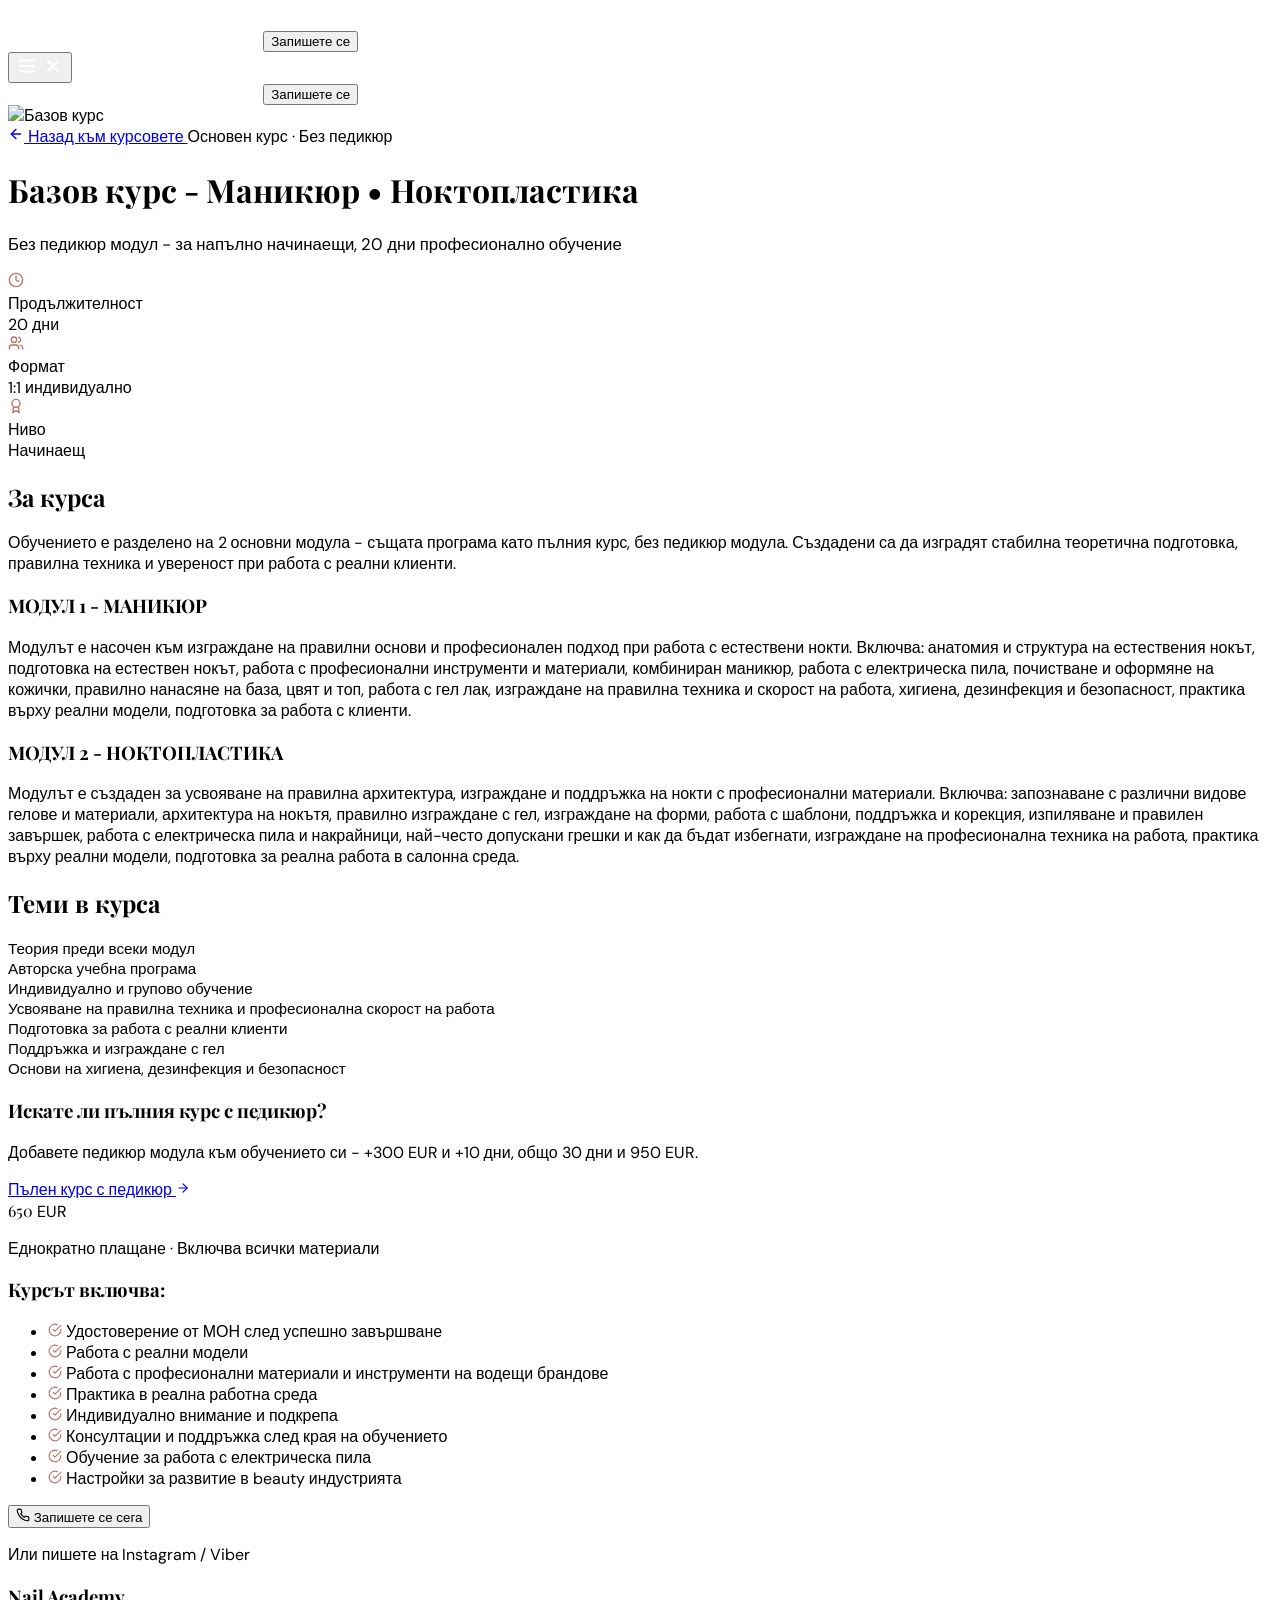
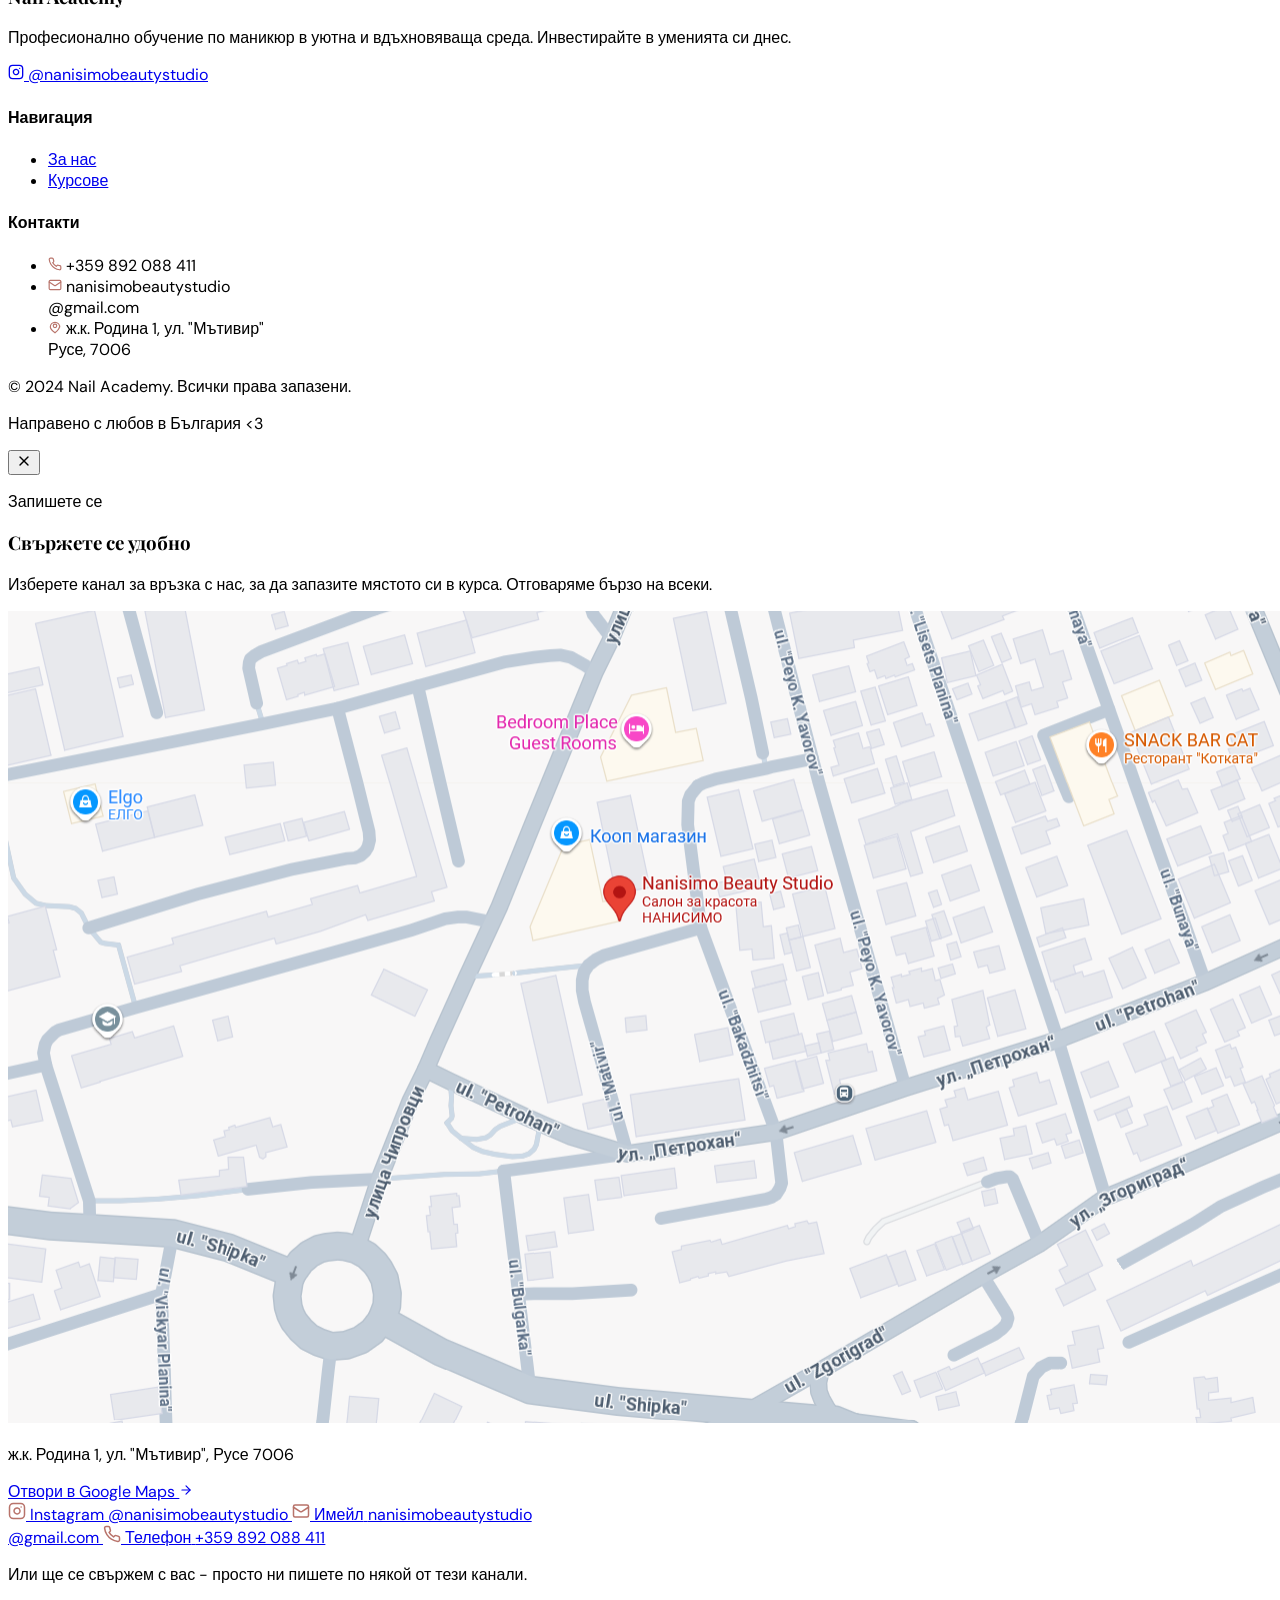
==== course/basic-slim/index.html @ d1cfacd7 "Add files via upload" ====
<!DOCTYPE html>
<html lang="bg">
<head>
  <meta charset="utf-8" />
  <meta name="viewport" content="width=device-width, initial-scale=1.0" />
  <title>Базов курс без педикюр - Nail Academy</title>
  <meta name="description" content="Базов курс по маникюр и ноктопластика без педикюр модул. 20 дни професионално обучение за начинаещи, с удостоверение от МОН." />
  <link rel="preconnect" href="https://fonts.googleapis.com" />
  <link rel="preconnect" href="https://fonts.gstatic.com" crossorigin />
  <link href="https://fonts.googleapis.com/css2?family=Playfair+Display:ital,wght@0,400;0,500;0,600;0,700;1,400;1,500&family=DM+Sans:opsz,wght@9..40,300;9..40,400;9..40,500&display=swap" rel="stylesheet" />
  <script src="https://cdn.tailwindcss.com"></script>
  <script>
    tailwind.config = {
      theme: {
        extend: {
          colors: {
            background: '#FAF6F1',
            foreground: '#2C1810',
            card: '#FFF8F3',
            'card-foreground': '#2C1810',
            primary: '#B8736A',
            'primary-foreground': '#ffffff',
            secondary: '#F0DDD6',
            'secondary-foreground': '#2C1810',
            muted: '#EDE0D8',
            'muted-foreground': '#8B6B62',
            accent: '#C4857A',
            'accent-foreground': '#ffffff',
            border: 'rgba(180, 120, 100, 0.18)',
          },
          fontFamily: {
            serif: ['Playfair Display', 'serif'],
            sans: ['DM Sans', 'sans-serif'],
          },
        }
      }
    }
  </script>
  <style>
    html { scroll-behavior: smooth; }
    body { font-family: 'DM Sans', sans-serif; }
    .font-serif { font-family: 'Playfair Display', serif; }
    .nav-blend {
      mix-blend-mode: difference;
      color: white;
    }
    #nav.scrolled {
      background: #FAF6F1;
      box-shadow: 0 1px 0 rgba(180, 120, 100, 0.15);
    }
    #nav.scrolled .nav-blend {
      mix-blend-mode: normal;
      color: #2C1810;
    }
  </style>
</head>
<body class="bg-background text-foreground">
  <nav id="nav" class="fixed top-0 left-0 right-0 z-50 transition-all duration-500 bg-transparent">
    <div class="max-w-6xl mx-auto px-6 py-4 flex items-center justify-between">
      <a href="/" class="font-serif nav-blend tracking-wide hover:opacity-70 transition-opacity text-lg font-semibold">Nail Academy</a>
      <div class="hidden md:flex items-center gap-8">
        <a href="/#about" class="nav-link nav-blend hover:opacity-70 transition-opacity text-sm tracking-wide">За нас</a>
        <a href="/#courses" class="nav-link nav-blend hover:opacity-70 transition-opacity text-sm tracking-wide">Курсове</a>
        <a href="/#questions" class="nav-link nav-blend hover:opacity-70 transition-opacity text-sm tracking-wide">Въпроси</a>
        <a href="/#location" class="nav-link nav-blend hover:opacity-70 transition-opacity text-sm tracking-wide">Контакти</a>
        <button type="button" onclick="openSignupModal()" class="bg-primary text-primary-foreground px-5 py-2 rounded-full text-sm hover:opacity-90 transition-opacity">Запишете се</button>
      </div>
      <button id="menu-toggle" class="md:hidden nav-blend" onclick="toggleMobileMenu()">
        <svg class="icon-burger" xmlns="http://www.w3.org/2000/svg" width="22" height="22" viewBox="0 0 24 24" fill="none" stroke="currentColor" stroke-width="2" stroke-linecap="round" stroke-linejoin="round"><line x1="4" x2="20" y1="12" y2="12"/><line x1="4" x2="20" y1="6" y2="6"/><line x1="4" x2="20" y1="18" y2="18"/></svg>
        <svg class="icon-close hidden" xmlns="http://www.w3.org/2000/svg" width="22" height="22" viewBox="0 0 24 24" fill="none" stroke="currentColor" stroke-width="2" stroke-linecap="round" stroke-linejoin="round"><path d="M18 6 6 18"/><path d="m6 6 12 12"/></svg>
      </button>
    </div>
    <div id="mobile-menu" class="hidden md:hidden bg-transparent px-6 py-6 flex flex-col gap-5">
      <a href="/#about" class="text-left nav-blend hover:opacity-70 transition-opacity">За нас</a>
      <a href="/#courses" class="text-left nav-blend hover:opacity-70 transition-opacity">Курсове</a>
      <a href="/#questions" class="text-left nav-blend hover:opacity-70 transition-opacity">Въпроси</a>
      <a href="/#location" class="text-left nav-blend hover:opacity-70 transition-opacity">Контакти</a>
      <button type="button" onclick="openSignupModal()" class="bg-primary text-primary-foreground px-5 py-3 rounded-full text-sm hover:opacity-90 transition-opacity w-full text-center">Запишете се</button>
    </div>
  </nav>

  <main id="main-content">
    <div id="hero" class="relative h-[45vh] min-h-[300px] overflow-hidden bg-secondary">
      <img src="https://images.unsplash.com/photo-1659391542239-9648f307c0b1?w=1400&h=700&fit=crop&auto=format" alt="Базов курс" class="w-full h-full object-cover" />
      <div class="absolute inset-0 bg-[#2C1810]/60"></div>
      <div class="absolute inset-0 flex flex-col justify-end p-8 md:p-16 max-w-6xl mx-auto">
        <a href="/#courses" class="flex items-center gap-2 text-white/70 hover:text-white transition-colors mb-6 text-sm">
          <svg xmlns="http://www.w3.org/2000/svg" width="16" height="16" viewBox="0 0 24 24" fill="none" stroke="currentColor" stroke-width="2" stroke-linecap="round" stroke-linejoin="round"><path d="m12 19-7-7 7-7"/><path d="M19 12H5"/></svg>
          Назад към курсовете
        </a>
        <span class="text-[#F0DDD6] text-xs tracking-[0.18em] uppercase mb-2 inline-block">Основен курс · Без педикюр</span>
        <h1 class="text-white mb-3 font-serif text-[clamp(1.8rem,4vw,3rem)] font-semibold">Базов курс - Маникюр • Ноктопластика</h1>
        <p class="text-white/70" style="font-size:1.05rem">Без педикюр модул - за напълно начинаещи, 20 дни професионално обучение</p>
      </div>
    </div>
    <div class="max-w-6xl mx-auto px-6 py-16 grid lg:grid-cols-3 gap-12">
      <div class="lg:col-span-2 space-y-10">
        <div class="flex flex-wrap gap-6">
          <div class="flex items-start gap-3 bg-card border border-border rounded-2xl px-5 py-4">
            <div class="bg-secondary rounded-xl p-2.5">
              <svg xmlns="http://www.w3.org/2000/svg" width="16" height="16" viewBox="0 0 24 24" fill="none" stroke="#B8736A" stroke-width="2" stroke-linecap="round" stroke-linejoin="round"><circle cx="12" cy="12" r="10"/><polyline points="12 6 12 12 16 14"/></svg>
            </div>
            <div><div class="text-xs text-muted-foreground">Продължителност</div><div class="text-foreground font-medium">20 дни</div></div>
          </div>
          <div class="flex items-start gap-3 bg-card border border-border rounded-2xl px-5 py-4">
            <div class="bg-secondary rounded-xl p-2.5">
              <svg xmlns="http://www.w3.org/2000/svg" width="16" height="16" viewBox="0 0 24 24" fill="none" stroke="#B8736A" stroke-width="2" stroke-linecap="round" stroke-linejoin="round"><path d="M16 21v-2a4 4 0 0 0-4-4H6a4 4 0 0 0-4 4v2"/><circle cx="9" cy="7" r="4"/><path d="M22 21v-2a4 4 0 0 0-3-3.87"/><path d="M16 3.13a4 4 0 0 1 0 7.75"/></svg>
            </div>
            <div><div class="text-xs text-muted-foreground">Формат</div><div class="text-foreground font-medium">1:1 индивидуално</div></div>
          </div>
          <div class="flex items-start gap-3 bg-card border border-border rounded-2xl px-5 py-4">
            <div class="bg-secondary rounded-xl p-2.5">
              <svg xmlns="http://www.w3.org/2000/svg" width="16" height="16" viewBox="0 0 24 24" fill="none" stroke="#B8736A" stroke-width="2" stroke-linecap="round" stroke-linejoin="round"><circle cx="12" cy="8" r="6"/><path d="M15.477 12.89 17 22l-5-3-5 3 1.523-9.11"/></svg>
            </div>
            <div><div class="text-xs text-muted-foreground">Ниво</div><div class="text-foreground font-medium">Начинаещ</div></div>
          </div>
        </div>
        <div>
          <h2 class="text-foreground mb-4 font-serif text-[1.5rem] font-semibold">За курса</h2>
          <p class="text-muted-foreground leading-relaxed">Обучението е разделено на 2 основни модула - същата програма като пълния курс, без педикюр модула. Създадени са да изградят стабилна теоретична подготовка, правилна техника и увереност при работа с реални клиенти.</p>
          <div class="mt-6 space-y-6">
            <div class="bg-card border border-border rounded-2xl p-6">
              <h3 class="text-foreground font-serif text-[1.15rem] font-semibold mb-3">МОДУЛ 1 - МАНИКЮР</h3>
              <p class="text-muted-foreground leading-relaxed">Модулът е насочен към изграждане на правилни основи и професионален подход при работа с естествени нокти. Включва: анатомия и структура на естествения нокът, подготовка на естествен нокът, работа с професионални инструменти и материали, комбиниран маникюр, работа с електрическа пила, почистване и оформяне на кожички, правилно нанасяне на база, цвят и топ, работа с гел лак, изграждане на правилна техника и скорост на работа, хигиена, дезинфекция и безопасност, практика върху реални модели, подготовка за работа с клиенти.</p>
            </div>
            <div class="bg-card border border-border rounded-2xl p-6">
              <h3 class="text-foreground font-serif text-[1.15rem] font-semibold mb-3">МОДУЛ 2 - НОКТОПЛАСТИКА</h3>
              <p class="text-muted-foreground leading-relaxed">Модулът е създаден за усвояване на правилна архитектура, изграждане и поддръжка на нокти с професионални материали. Включва: запознаване с различни видове гелове и материали, архитектура на нокътя, правилно изграждане с гел, изграждане на форми, работа с шаблони, поддръжка и корекция, изпиляване и правилен завършек, работа с електрическа пила и накрайници, най-често допускани грешки и как да бъдат избегнати, изграждане на професионална техника на работа, практика върху реални модели, подготовка за реална работа в салонна среда.</p>
            </div>
          </div>
        </div>
        <div>
          <h2 class="text-foreground mb-4 font-serif text-[1.5rem] font-semibold">Теми в курса</h2>
          <div class="grid sm:grid-cols-2 gap-3">
            <div class="bg-secondary/50 border border-border rounded-xl px-4 py-3" style="font-size:0.95rem">Теория преди всеки модул</div>
            <div class="bg-secondary/50 border border-border rounded-xl px-4 py-3" style="font-size:0.95rem">Авторска учебна програма</div>
            <div class="bg-secondary/50 border border-border rounded-xl px-4 py-3" style="font-size:0.95rem">Индивидуално и групово обучение</div>
            <div class="bg-secondary/50 border border-border rounded-xl px-4 py-3" style="font-size:0.95rem">Усвояване на правилна техника и професионална скорост на работа</div>
            <div class="bg-secondary/50 border border-border rounded-xl px-4 py-3" style="font-size:0.95rem">Подготовка за работа с реални клиенти</div>
            <div class="bg-secondary/50 border border-border rounded-xl px-4 py-3" style="font-size:0.95rem">Поддръжка и изграждане с гел</div>
            <div class="bg-secondary/50 border border-border rounded-xl px-4 py-3" style="font-size:0.95rem">Основи на хигиена, дезинфекция и безопасност</div>
          </div>
        </div>
        <div class="bg-card border border-border rounded-3xl p-7">
          <div class="flex flex-col sm:flex-row sm:items-center gap-5">
            <div class="flex-1">
              <h3 class="font-serif text-[1.2rem] font-semibold text-foreground mb-1">Искате ли пълния курс с педикюр?</h3>
              <p class="text-muted-foreground text-sm">Добавете педикюр модула към обучението си - <span class="text-primary font-medium">+300 EUR</span> и <span class="text-primary font-medium">+10 дни</span>, общо 30 дни и 950 EUR.</p>
            </div>
            <a href="/course/basics" class="inline-flex items-center gap-2 bg-primary text-white px-6 py-3 rounded-full text-sm hover:opacity-90 transition-opacity shrink-0 justify-center">
              Пълен курс с педикюр
              <svg xmlns="http://www.w3.org/2000/svg" width="14" height="14" viewBox="0 0 24 24" fill="none" stroke="currentColor" stroke-width="2" stroke-linecap="round" stroke-linejoin="round"><path d="M5 12h14"/><path d="m12 5 7 7-7 7"/></svg>
            </a>
          </div>
        </div>
      </div>
      <div class="space-y-6">
        <div class="bg-card border border-border rounded-3xl p-7 sticky top-24">
          <div class="flex items-baseline gap-2 mb-1">
            <span class="font-serif text-[2.5rem] font-bold text-primary">650</span>
            <span class="text-muted-foreground">EUR</span>
          </div>
          <p class="text-muted-foreground text-sm mb-6">Еднократно плащане · Включва всички материали</p>
          <h3 class="text-foreground mb-3 font-serif text-[1.1rem] font-semibold">Курсът включва:</h3>
          <ul class="space-y-3 mb-7">
            <li class="flex items-start gap-2.5 text-muted-foreground text-sm">
              <svg xmlns="http://www.w3.org/2000/svg" width="14" height="14" viewBox="0 0 24 24" fill="none" stroke="#B8736A" stroke-width="2" stroke-linecap="round" stroke-linejoin="round" class="mt-0.5 shrink-0"><path d="M22 11.08V12a10 10 0 1 1-5.93-9.14"/><polyline points="22 4 12 14.01 9 11.01"/></svg>
              Удостоверение от МОН след успешно завършване
            </li>
            <li class="flex items-start gap-2.5 text-muted-foreground text-sm">
              <svg xmlns="http://www.w3.org/2000/svg" width="14" height="14" viewBox="0 0 24 24" fill="none" stroke="#B8736A" stroke-width="2" stroke-linecap="round" stroke-linejoin="round" class="mt-0.5 shrink-0"><path d="M22 11.08V12a10 10 0 1 1-5.93-9.14"/><polyline points="22 4 12 14.01 9 11.01"/></svg>
              Работа с реални модели
            </li>
            <li class="flex items-start gap-2.5 text-muted-foreground text-sm">
              <svg xmlns="http://www.w3.org/2000/svg" width="14" height="14" viewBox="0 0 24 24" fill="none" stroke="#B8736A" stroke-width="2" stroke-linecap="round" stroke-linejoin="round" class="mt-0.5 shrink-0"><path d="M22 11.08V12a10 10 0 1 1-5.93-9.14"/><polyline points="22 4 12 14.01 9 11.01"/></svg>
              Работа с професионални материали и инструменти на водещи брандове
            </li>
            <li class="flex items-start gap-2.5 text-muted-foreground text-sm">
              <svg xmlns="http://www.w3.org/2000/svg" width="14" height="14" viewBox="0 0 24 24" fill="none" stroke="#B8736A" stroke-width="2" stroke-linecap="round" stroke-linejoin="round" class="mt-0.5 shrink-0"><path d="M22 11.08V12a10 10 0 1 1-5.93-9.14"/><polyline points="22 4 12 14.01 9 11.01"/></svg>
              Практика в реална работна среда
            </li>
            <li class="flex items-start gap-2.5 text-muted-foreground text-sm">
              <svg xmlns="http://www.w3.org/2000/svg" width="14" height="14" viewBox="0 0 24 24" fill="none" stroke="#B8736A" stroke-width="2" stroke-linecap="round" stroke-linejoin="round" class="mt-0.5 shrink-0"><path d="M22 11.08V12a10 10 0 1 1-5.93-9.14"/><polyline points="22 4 12 14.01 9 11.01"/></svg>
              Индивидуално внимание и подкрепа
            </li>
            <li class="flex items-start gap-2.5 text-muted-foreground text-sm">
              <svg xmlns="http://www.w3.org/2000/svg" width="14" height="14" viewBox="0 0 24 24" fill="none" stroke="#B8736A" stroke-width="2" stroke-linecap="round" stroke-linejoin="round" class="mt-0.5 shrink-0"><path d="M22 11.08V12a10 10 0 1 1-5.93-9.14"/><polyline points="22 4 12 14.01 9 11.01"/></svg>
              Консултации и поддръжка след края на обучението
            </li>
            <li class="flex items-start gap-2.5 text-muted-foreground text-sm">
              <svg xmlns="http://www.w3.org/2000/svg" width="14" height="14" viewBox="0 0 24 24" fill="none" stroke="#B8736A" stroke-width="2" stroke-linecap="round" stroke-linejoin="round" class="mt-0.5 shrink-0"><path d="M22 11.08V12a10 10 0 1 1-5.93-9.14"/><polyline points="22 4 12 14.01 9 11.01"/></svg>
              Обучение за работа с електрическа пила
            </li>
            <li class="flex items-start gap-2.5 text-muted-foreground text-sm">
              <svg xmlns="http://www.w3.org/2000/svg" width="14" height="14" viewBox="0 0 24 24" fill="none" stroke="#B8736A" stroke-width="2" stroke-linecap="round" stroke-linejoin="round" class="mt-0.5 shrink-0"><path d="M22 11.08V12a10 10 0 1 1-5.93-9.14"/><polyline points="22 4 12 14.01 9 11.01"/></svg>
              Настройки за развитие в beauty индустрията
            </li>
          </ul>
          <button type="button" onclick="openSignupModal()" class="flex items-center justify-center gap-2 w-full bg-primary text-white py-3.5 rounded-full hover:opacity-90 transition-opacity text-sm tracking-wide">
            <svg xmlns="http://www.w3.org/2000/svg" width="14" height="14" viewBox="0 0 24 24" fill="none" stroke="currentColor" stroke-width="2" stroke-linecap="round" stroke-linejoin="round"><path d="M22 16.92v3a2 2 0 0 1-2.18 2 19.79 19.79 0 0 1-8.63-3.07 19.5 19.5 0 0 1-6-6 19.79 19.79 0 0 1-3.07-8.67A2 2 0 0 1 4.11 2h3a2 2 0 0 1 2 1.72 12.84 12.84 0 0 0 .7 2.81 2 2 0 0 1-.45 2.11L8.09 9.91a16 16 0 0 0 6 6l1.27-1.27a2 2 0 0 1 2.11-.45 12.84 12.84 0 0 0 2.81.7A2 2 0 0 1 22 16.92z"/></svg>
            Запишете се сега
          </button>
          <p class="text-muted-foreground text-xs text-center mt-3">Или пишете на Instagram / Viber</p>
        </div>
      </div>
    </div>
  </main>

  <footer id="contact" class="bg-[#2C1810] text-white">
    <div class="max-w-6xl mx-auto px-6 py-16">
      <div class="grid md:grid-cols-3 gap-12 mb-12">
        <div>
          <h3 class="text-white mb-4 font-serif text-[1.4rem] font-semibold">Nail Academy</h3>
          <p class="text-white/60 leading-relaxed text-sm mb-6">Професионално обучение по маникюр в уютна и вдъхновяваща среда. Инвестирайте в уменията си днес.</p>
          <a href="https://instagram.com/nanisimobeautystudio" target="_blank" class="inline-flex items-center gap-2 text-white/60 hover:text-white transition-colors text-sm">
            <svg xmlns="http://www.w3.org/2000/svg" width="16" height="16" viewBox="0 0 24 24" fill="none" stroke="currentColor" stroke-width="2" stroke-linecap="round" stroke-linejoin="round"><rect width="20" height="20" x="2" y="2" rx="5" ry="5"/><path d="M16 11.37A4 4 0 1 1 12.63 8 4 4 0 0 1 16 11.37z"/><line x1="17.5" x2="17.51" y1="6.5" y2="6.5"/></svg>
            @nanisimobeautystudio
          </a>
        </div>
        <div>
          <h4 class="text-white/40 text-xs tracking-[0.15em] uppercase mb-5">Навигация</h4>
          <ul class="space-y-3">
            <li><a href="/#about" class="text-white/60 hover:text-white transition-colors text-sm">За нас</a></li>
            <li><a href="/#courses" class="text-white/60 hover:text-white transition-colors text-sm">Курсове</a></li>
          </ul>
        </div>
        <div>
          <h4 class="text-white/40 text-xs tracking-[0.15em] uppercase mb-5">Контакти</h4>
          <ul class="space-y-4">
            <li class="flex items-start gap-3 text-white/60 text-sm">
              <svg xmlns="http://www.w3.org/2000/svg" width="14" height="14" viewBox="0 0 24 24" fill="none" stroke="#B8736A" stroke-width="2" stroke-linecap="round" stroke-linejoin="round" class="mt-0.5 shrink-0"><path d="M22 16.92v3a2 2 0 0 1-2.18 2 19.79 19.79 0 0 1-8.63-3.07 19.5 19.5 0 0 1-6-6 19.79 19.79 0 0 1-3.07-8.67A2 2 0 0 1 4.11 2h3a2 2 0 0 1 2 1.72 12.84 12.84 0 0 0 .7 2.81 2 2 0 0 1-.45 2.11L8.09 9.91a16 16 0 0 0 6 6l1.27-1.27a2 2 0 0 1 2.11-.45 12.84 12.84 0 0 0 2.81.7A2 2 0 0 1 22 16.92z"/></svg>
              <span>+359 892 088 411</span>
            </li>
            <li class="flex items-start gap-3 text-white/60 text-sm">
              <svg xmlns="http://www.w3.org/2000/svg" width="14" height="14" viewBox="0 0 24 24" fill="none" stroke="#B8736A" stroke-width="2" stroke-linecap="round" stroke-linejoin="round" class="mt-0.5 shrink-0"><rect width="20" height="16" x="2" y="4" rx="2"/><path d="m22 7-8.97 5.7a1.94 1.94 0 0 1-2.06 0L2 7"/></svg>
              <span>nanisimobeautystudio<br>@gmail.com</span>
            </li>
            <li class="flex items-start gap-3 text-white/60 text-sm">
              <svg xmlns="http://www.w3.org/2000/svg" width="14" height="14" viewBox="0 0 24 24" fill="none" stroke="#B8736A" stroke-width="2" stroke-linecap="round" stroke-linejoin="round" class="mt-0.5 shrink-0"><path d="M20 10c0 6-8 12-8 12s-8-6-8-10a8 8 0 0 1 16 0Z"/><circle cx="12" cy="10" r="3"/></svg>
              <span>ж.к. Родина 1, ул. "Мътивир"<br />Русе, 7006</span>
            </li>
          </ul>
        </div>
      </div>
      <div class="border-t border-white/10 pt-8 flex flex-col md:flex-row justify-between items-center gap-4">
        <p class="text-white/30 text-xs">&copy; 2024 Nail Academy. Всички права запазени.</p>
        <p class="text-white/30 text-xs">Направено с любов в България &lt;3</p>
      </div>
    </div>
  </footer>

  <div id="signup-modal" class="hidden fixed inset-0 z-[100] p-4 flex items-center justify-center">
    <div class="absolute inset-0 bg-[#2C1810]/60 backdrop-blur-sm" onclick="closeSignupModal()"></div>
    <div class="relative bg-card rounded-3xl border border-border shadow-2xl w-full max-w-2xl max-h-[90vh] overflow-y-auto" role="dialog" aria-modal="true" aria-label="Запишете се">
      <button type="button" onclick="closeSignupModal()" aria-label="Затвори" class="absolute top-5 right-5 bg-secondary rounded-full p-2 text-foreground hover:opacity-80 transition-opacity">
        <svg xmlns="http://www.w3.org/2000/svg" width="16" height="16" viewBox="0 0 24 24" fill="none" stroke="currentColor" stroke-width="2" stroke-linecap="round" stroke-linejoin="round"><path d="M18 6 6 18"/><path d="m6 6 12 12"/></svg>
      </button>
      <div class="p-8 md:p-10">
        <p class="text-primary text-sm tracking-[0.18em] uppercase mb-2">Запишете се</p>
        <h3 class="font-serif text-[1.8rem] font-semibold text-foreground mb-2">Свържете се удобно</h3>
        <p class="text-muted-foreground text-sm leading-relaxed mb-7">Изберете канал за връзка с нас, за да запазите мястото си в курса. Отговаряме бързо на всеки.</p>
        <div class="grid md:grid-cols-2 gap-6">
          <div class="rounded-2xl overflow-hidden bg-secondary flex flex-col">
            <img src="/assets/location.png" alt="Карта на местоположението" class="w-full h-44 md:h-48 object-cover" />
            <div class="p-4 pt-3">
              <p class="text-sm text-foreground mb-3">ж.к. Родина 1, ул. "Мътивир", Русе 7006</p>
              <a href="https://maps.app.goo.gl/rdsTvZwiJUm4J8Lb6" target="_blank" class="inline-flex w-full justify-center items-center gap-2 bg-primary text-white px-5 py-2.5 rounded-full text-sm hover:opacity-90 transition-opacity">
                Отвори в Google Maps
                <svg xmlns="http://www.w3.org/2000/svg" width="14" height="14" viewBox="0 0 24 24" fill="none" stroke="currentColor" stroke-width="2" stroke-linecap="round" stroke-linejoin="round"><path d="M5 12h14"/><path d="m12 5 7 7-7 7"/></svg>
              </a>
            </div>
          </div>
          <div class="space-y-3">
            <a href="https://instagram.com/nanisimobeautystudio" target="_blank" class="flex items-center gap-3.5 bg-background border border-border rounded-2xl px-5 py-4 hover:border-primary/40 transition-colors group">
              <span class="bg-primary/10 rounded-xl p-2.5 shrink-0">
                <svg xmlns="http://www.w3.org/2000/svg" width="18" height="18" viewBox="0 0 24 24" fill="none" stroke="#B8736A" stroke-width="2" stroke-linecap="round" stroke-linejoin="round"><rect width="20" height="20" x="2" y="2" rx="5" ry="5"/><path d="M16 11.37A4 4 0 1 1 12.63 8 4 4 0 0 1 16 11.37z"/><line x1="17.5" x2="17.51" y1="6.5" y2="6.5"/></svg>
              </span>
              <span>
                <span class="block text-xs text-muted-foreground">Instagram</span>
                <span class="block text-sm font-medium text-foreground group-hover:text-primary transition-colors">@nanisimobeautystudio</span>
              </span>
            </a>
            <a href="mailto:nanisimobeautystudio@gmail.com" class="flex items-center gap-3.5 bg-background border border-border rounded-2xl px-5 py-4 hover:border-primary/40 transition-colors group">
              <span class="bg-primary/10 rounded-xl p-2.5 shrink-0">
                <svg xmlns="http://www.w3.org/2000/svg" width="18" height="18" viewBox="0 0 24 24" fill="none" stroke="#B8736A" stroke-width="2" stroke-linecap="round" stroke-linejoin="round"><rect width="20" height="16" x="2" y="4" rx="2"/><path d="m22 7-8.97 5.7a1.94 1.94 0 0 1-2.06 0L2 7"/></svg>
              </span>
              <span>
                <span class="block text-xs text-muted-foreground">Имейл</span>
                <span class="block text-sm font-medium text-foreground group-hover:text-primary transition-colors break-all">nanisimobeautystudio<br>@gmail.com</span>
              </span>
            </a>
            <a href="tel:+359892088411" class="flex items-center gap-3.5 bg-background border border-border rounded-2xl px-5 py-4 hover:border-primary/40 transition-colors group">
              <span class="bg-primary/10 rounded-xl p-2.5 shrink-0">
                <svg xmlns="http://www.w3.org/2000/svg" width="18" height="18" viewBox="0 0 24 24" fill="none" stroke="#B8736A" stroke-width="2" stroke-linecap="round" stroke-linejoin="round"><path d="M22 16.92v3a2 2 0 0 1-2.18 2 19.79 19.79 0 0 1-8.63-3.07 19.5 19.5 0 0 1-6-6 19.79 19.79 0 0 1-3.07-8.67A2 2 0 0 1 4.11 2h3a2 2 0 0 1 2 1.72 12.84 12.84 0 0 0 .7 2.81 2 2 0 0 1-.45 2.11L8.09 9.91a16 16 0 0 0 6 6l1.27-1.27a2 2 0 0 1 2.11-.45 12.84 12.84 0 0 0 2.81.7A2 2 0 0 1 22 16.92z"/></svg>
              </span>
              <span>
                <span class="block text-xs text-muted-foreground">Телефон</span>
                <span class="block text-sm font-medium text-foreground group-hover:text-primary transition-colors">+359 892 088 411</span>
              </span>
            </a>
            <p class="text-muted-foreground text-xs leading-relaxed px-1">Или ще се свържем с вас - просто ни пишете по някой от тези канали.</p>
          </div>
        </div>
      </div>
    </div>
  </div>

  <script>
    const nav = document.getElementById('nav');
    if ('scrollRestoration' in history) history.scrollRestoration = 'manual';
    let mobileMenuOpen = false;
    function setNavState() {
      nav.classList.toggle('scrolled', mobileMenuOpen || window.scrollY > 40);
    }
    function updateNav() {
      setNavState();
    }
    window.addEventListener('scroll', updateNav);
    function toggleMobileMenu() {
      const menu = document.getElementById('mobile-menu');
      const btn = document.getElementById('menu-toggle');
      mobileMenuOpen = !mobileMenuOpen;
      menu.classList.toggle('hidden');
      btn.querySelector('.icon-burger').classList.toggle('hidden');
      btn.querySelector('.icon-close').classList.toggle('hidden');
      setNavState();
    }
    const signupModal = document.getElementById('signup-modal');
    function openSignupModal() {
      signupModal.classList.remove('hidden');
      document.body.style.overflow = 'hidden';
    }
    function closeSignupModal() {
      signupModal.classList.add('hidden');
      document.body.style.overflow = '';
    }
    document.addEventListener('keydown', (event) => {
      if (event.key === 'Escape') closeSignupModal();
    });
  </script>
</body>
</html>
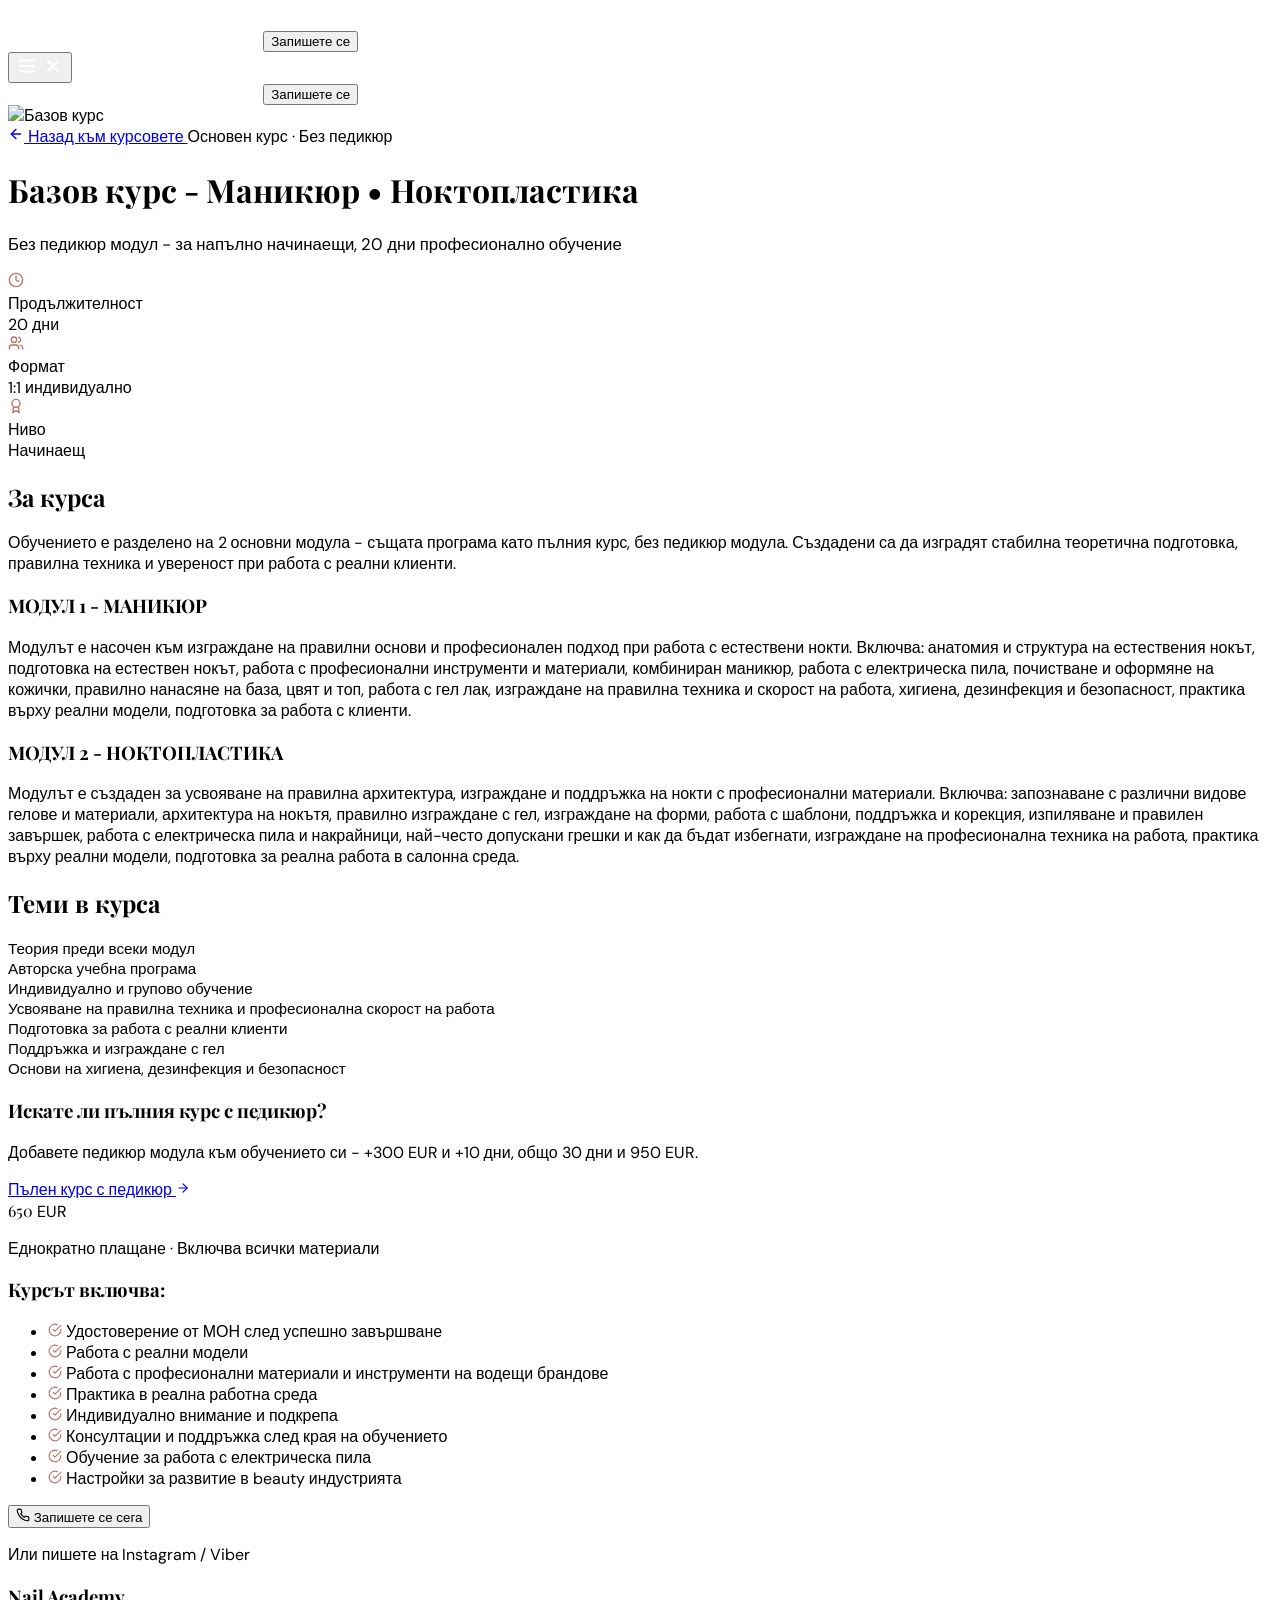
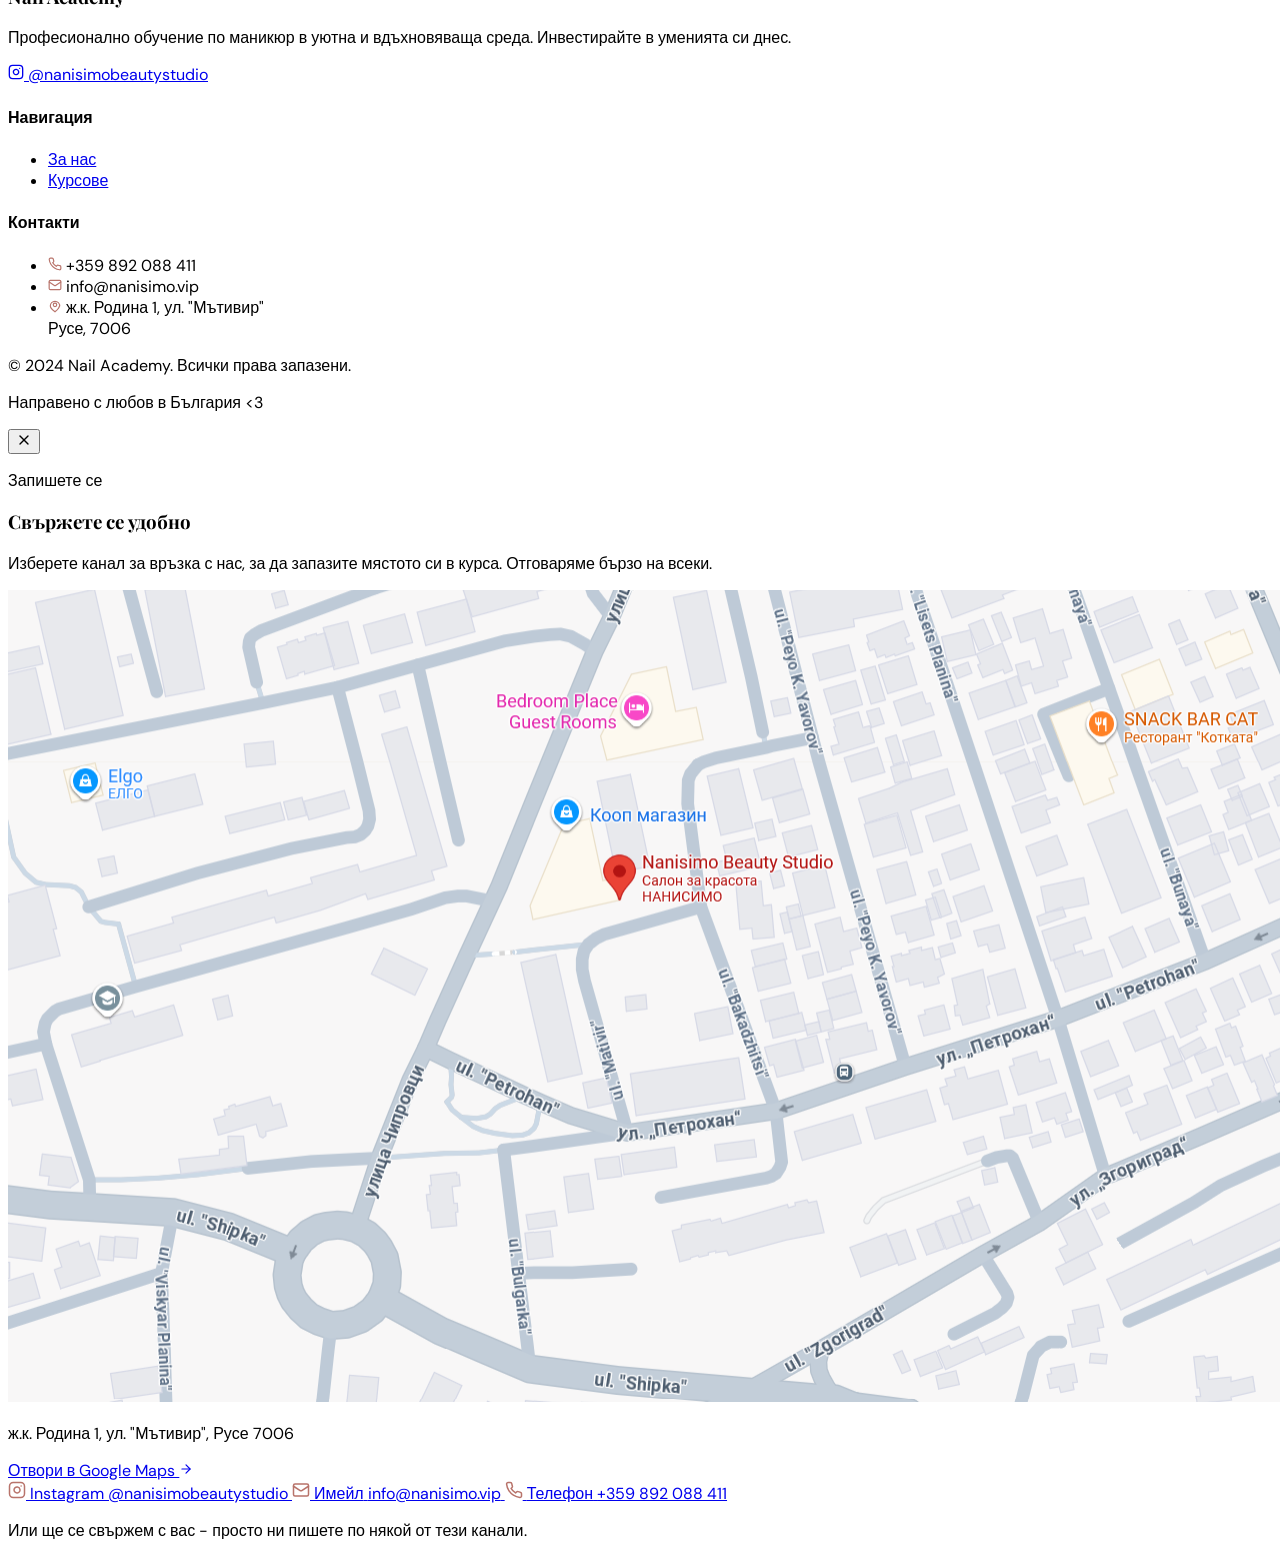
==== commit d74bbb6a: "Update contact email in index.html" ====
--- a/course/basic-slim/index.html
+++ b/course/basic-slim/index.html
@@ -3,10 +3,18 @@
 <head>
   <meta charset="utf-8" />
   <meta name="viewport" content="width=device-width, initial-scale=1.0" />
+  <meta property="og:title" content="Базов курс без педикюр - Nanisimo Nail Academy 💅">
+  <meta property="og:site_name" content="Nanisimo Nail Academy">
+  <meta property="og:description" content="Без педикюр модул - за напълно начинаещи, 20 дни професионално обучение">
+  <meta property="og:image" content="https://nanisimo.vip/assets/og-image.png">
+  <meta property="og:url" content="https://nanisimo.vip/course/basic-slim/">
   <title>Базов курс без педикюр - Nail Academy</title>
   <meta name="description" content="Базов курс по маникюр и ноктопластика без педикюр модул. 20 дни професионално обучение за начинаещи, с удостоверение от МОН." />
   <link rel="preconnect" href="https://fonts.googleapis.com" />
   <link rel="preconnect" href="https://fonts.gstatic.com" crossorigin />
+  <link rel="apple-touch-icon" sizes="180x180" href="../../assets/apple-touch-icon.png">
+  <link rel="icon" type="image/png" sizes="32x32" href="../../assets/favicon-32x32.png">
+  <link rel="icon" type="image/png" sizes="16x16" href="../../assets/favicon-16x16.png">
   <link href="https://fonts.googleapis.com/css2?family=Playfair+Display:ital,wght@0,400;0,500;0,600;0,700;1,400;1,500&family=DM+Sans:opsz,wght@9..40,300;9..40,400;9..40,500&display=swap" rel="stylesheet" />
   <script src="https://cdn.tailwindcss.com"></script>
   <script>
@@ -233,7 +241,7 @@
             </li>
             <li class="flex items-start gap-3 text-white/60 text-sm">
               <svg xmlns="http://www.w3.org/2000/svg" width="14" height="14" viewBox="0 0 24 24" fill="none" stroke="#B8736A" stroke-width="2" stroke-linecap="round" stroke-linejoin="round" class="mt-0.5 shrink-0"><rect width="20" height="16" x="2" y="4" rx="2"/><path d="m22 7-8.97 5.7a1.94 1.94 0 0 1-2.06 0L2 7"/></svg>
-              <span>nanisimobeautystudio<br>@gmail.com</span>
+              <span>info@nanisimo.vip</span>
             </li>
             <li class="flex items-start gap-3 text-white/60 text-sm">
               <svg xmlns="http://www.w3.org/2000/svg" width="14" height="14" viewBox="0 0 24 24" fill="none" stroke="#B8736A" stroke-width="2" stroke-linecap="round" stroke-linejoin="round" class="mt-0.5 shrink-0"><path d="M20 10c0 6-8 12-8 12s-8-6-8-10a8 8 0 0 1 16 0Z"/><circle cx="12" cy="10" r="3"/></svg>
@@ -280,13 +288,13 @@
                 <span class="block text-sm font-medium text-foreground group-hover:text-primary transition-colors">@nanisimobeautystudio</span>
               </span>
             </a>
-            <a href="mailto:nanisimobeautystudio@gmail.com" class="flex items-center gap-3.5 bg-background border border-border rounded-2xl px-5 py-4 hover:border-primary/40 transition-colors group">
+            <a href="mailto:info@nanisimo.vip" class="flex items-center gap-3.5 bg-background border border-border rounded-2xl px-5 py-4 hover:border-primary/40 transition-colors group">
               <span class="bg-primary/10 rounded-xl p-2.5 shrink-0">
                 <svg xmlns="http://www.w3.org/2000/svg" width="18" height="18" viewBox="0 0 24 24" fill="none" stroke="#B8736A" stroke-width="2" stroke-linecap="round" stroke-linejoin="round"><rect width="20" height="16" x="2" y="4" rx="2"/><path d="m22 7-8.97 5.7a1.94 1.94 0 0 1-2.06 0L2 7"/></svg>
               </span>
               <span>
                 <span class="block text-xs text-muted-foreground">Имейл</span>
-                <span class="block text-sm font-medium text-foreground group-hover:text-primary transition-colors break-all">nanisimobeautystudio<br>@gmail.com</span>
+                <span class="block text-sm font-medium text-foreground group-hover:text-primary transition-colors break-all">info@nanisimo.vip</span>
               </span>
             </a>
             <a href="tel:+359892088411" class="flex items-center gap-3.5 bg-background border border-border rounded-2xl px-5 py-4 hover:border-primary/40 transition-colors group">
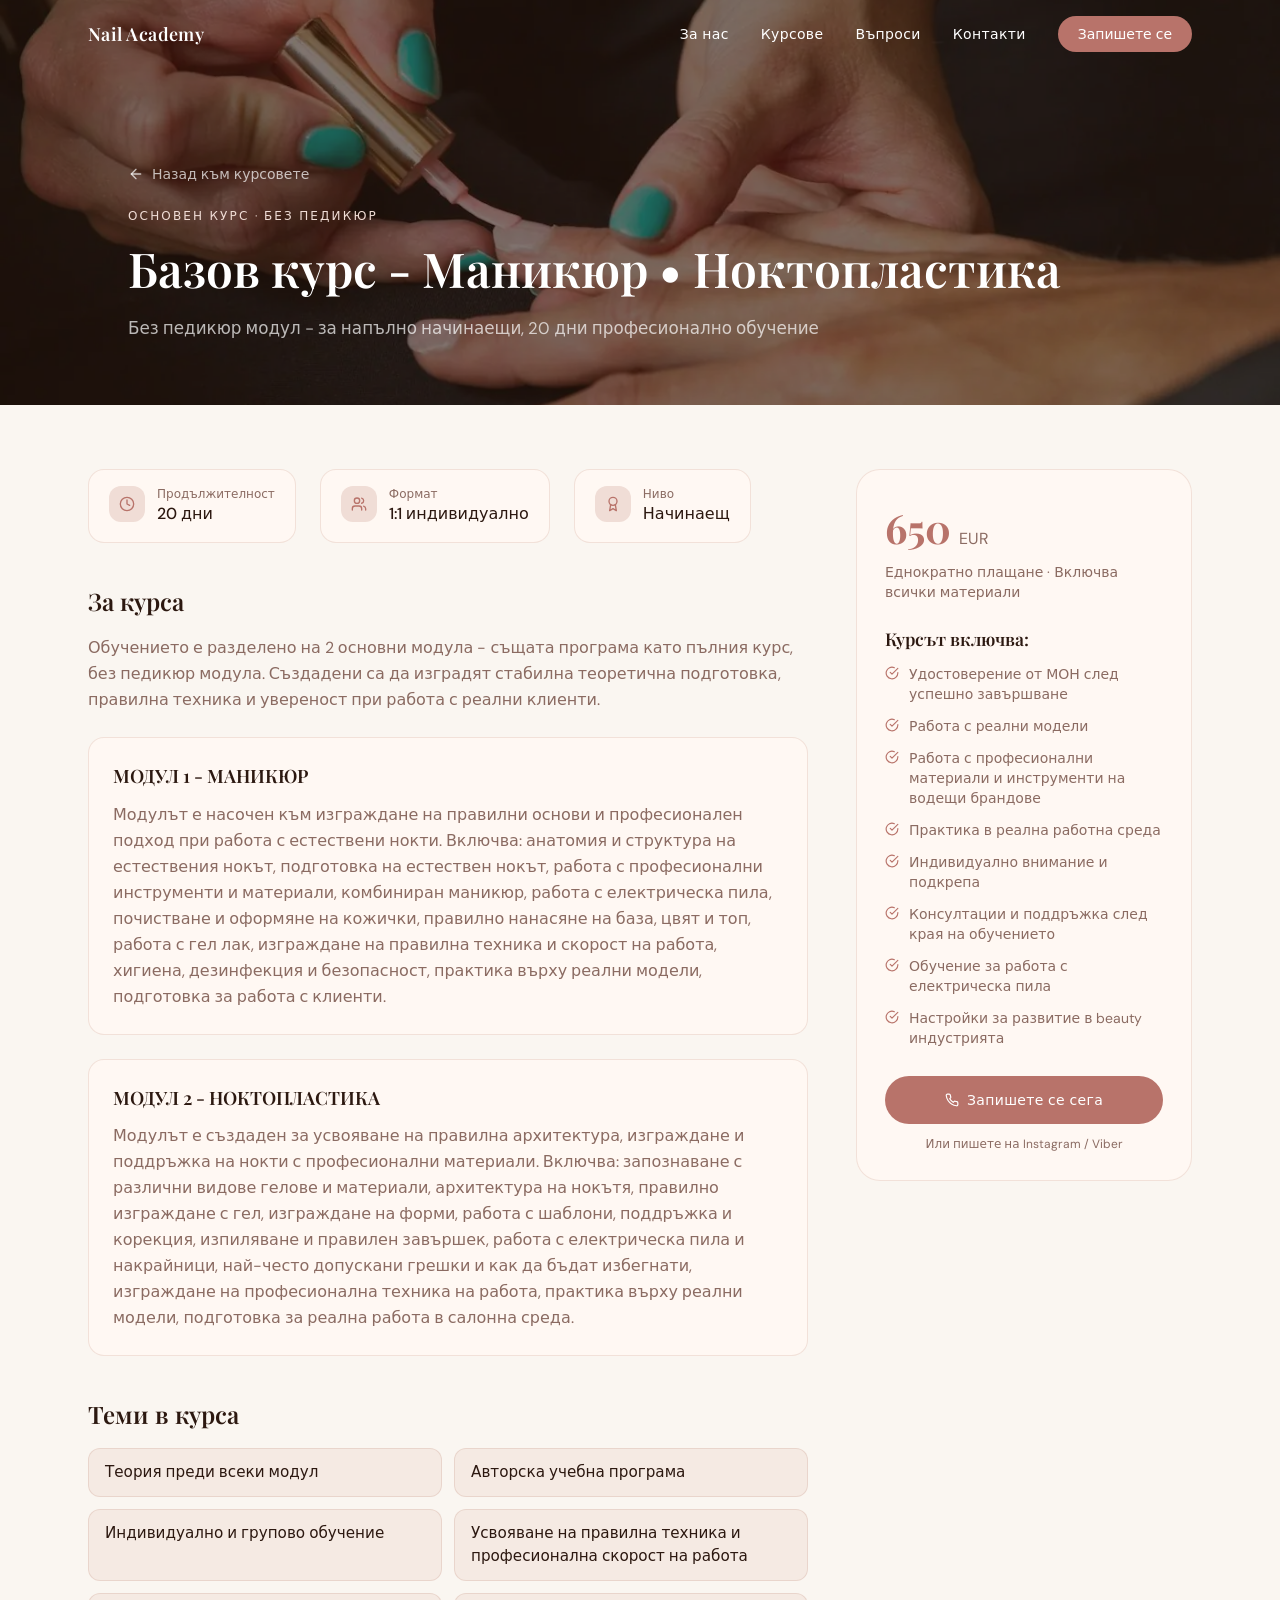
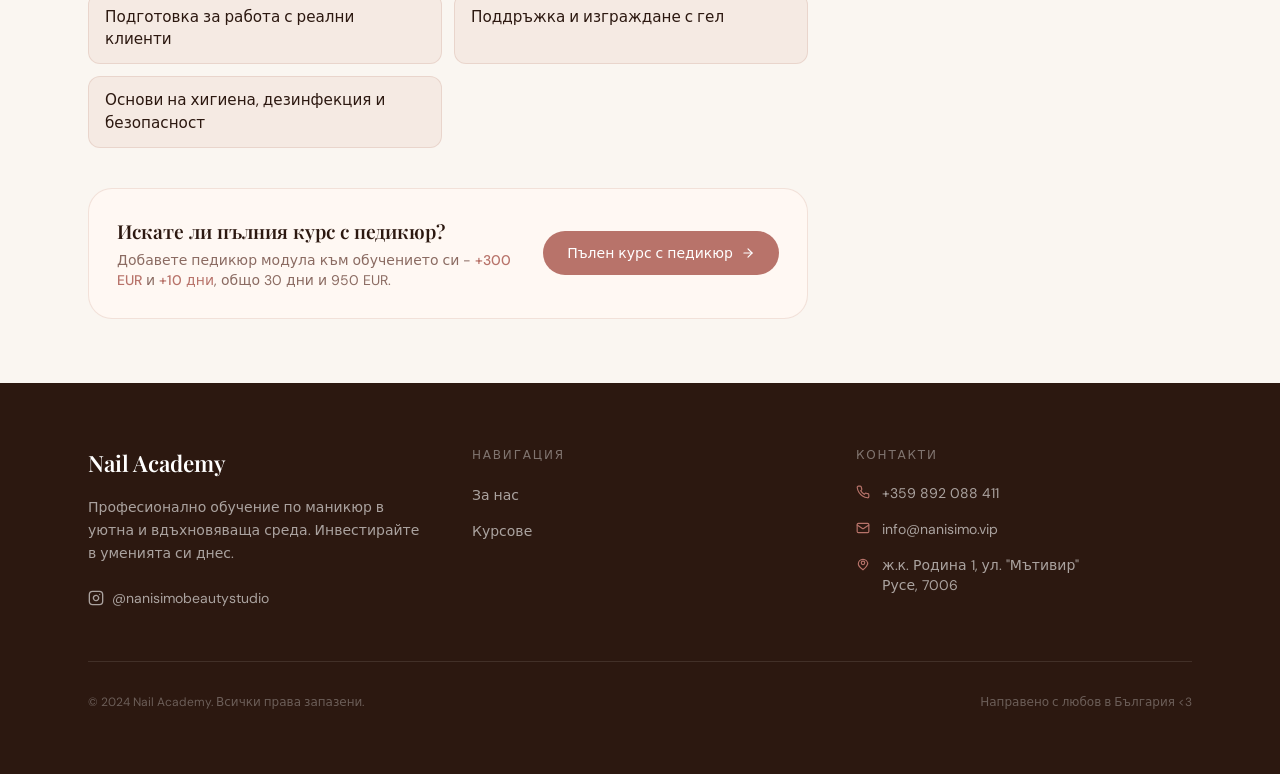
==== commit a393c2d7: "Optimize loading: compiled Tailwind, self-hosted fonts, responsive images - Compile Tailwind into as" ====
--- a/course/basic-slim/index.html
+++ b/course/basic-slim/index.html
@@ -10,57 +10,12 @@
   <meta property="og:url" content="https://nanisimo.vip/course/basic-slim/">
   <title>Базов курс без педикюр - Nail Academy</title>
   <meta name="description" content="Базов курс по маникюр и ноктопластика без педикюр модул. 20 дни професионално обучение за начинаещи, с удостоверение от МОН." />
-  <link rel="preconnect" href="https://fonts.googleapis.com" />
-  <link rel="preconnect" href="https://fonts.gstatic.com" crossorigin />
-  <link rel="apple-touch-icon" sizes="180x180" href="../../assets/apple-touch-icon.png">
-  <link rel="icon" type="image/png" sizes="32x32" href="../../assets/favicon-32x32.png">
-  <link rel="icon" type="image/png" sizes="16x16" href="../../assets/favicon-16x16.png">
-  <link href="https://fonts.googleapis.com/css2?family=Playfair+Display:ital,wght@0,400;0,500;0,600;0,700;1,400;1,500&family=DM+Sans:opsz,wght@9..40,300;9..40,400;9..40,500&display=swap" rel="stylesheet" />
-  <script src="https://cdn.tailwindcss.com"></script>
-  <script>
-    tailwind.config = {
-      theme: {
-        extend: {
-          colors: {
-            background: '#FAF6F1',
-            foreground: '#2C1810',
-            card: '#FFF8F3',
-            'card-foreground': '#2C1810',
-            primary: '#B8736A',
-            'primary-foreground': '#ffffff',
-            secondary: '#F0DDD6',
-            'secondary-foreground': '#2C1810',
-            muted: '#EDE0D8',
-            'muted-foreground': '#8B6B62',
-            accent: '#C4857A',
-            'accent-foreground': '#ffffff',
-            border: 'rgba(180, 120, 100, 0.18)',
-          },
-          fontFamily: {
-            serif: ['Playfair Display', 'serif'],
-            sans: ['DM Sans', 'sans-serif'],
-          },
-        }
-      }
-    }
-  </script>
-  <style>
-    html { scroll-behavior: smooth; }
-    body { font-family: 'DM Sans', sans-serif; }
-    .font-serif { font-family: 'Playfair Display', serif; }
-    .nav-blend {
-      mix-blend-mode: difference;
-      color: white;
-    }
-    #nav.scrolled {
-      background: #FAF6F1;
-      box-shadow: 0 1px 0 rgba(180, 120, 100, 0.15);
-    }
-    #nav.scrolled .nav-blend {
-      mix-blend-mode: normal;
-      color: #2C1810;
-    }
-  </style>
+  <link rel="apple-touch-icon" sizes="180x180" href="/assets/apple-touch-icon.png">
+  <link rel="icon" type="image/png" sizes="32x32" href="/assets/favicon-32x32.png">
+  <link rel="icon" type="image/png" sizes="16x16" href="/assets/favicon-16x16.png">
+  <link rel="preload" as="font" type="font/woff2" href="/assets/fonts/playfair-display-cyrillic-normal.woff2" crossorigin>
+  <link rel="preload" as="font" type="font/woff2" href="/assets/fonts/playfair-display-latin-normal.woff2" crossorigin>
+  <link rel="stylesheet" href="/assets/styles.css?v=8009be0c2c">
 </head>
 <body class="bg-background text-foreground">
   <nav id="nav" class="fixed top-0 left-0 right-0 z-50 transition-all duration-500 bg-transparent">
@@ -89,7 +44,10 @@
 
   <main id="main-content">
     <div id="hero" class="relative h-[45vh] min-h-[300px] overflow-hidden bg-secondary">
-      <img src="https://images.unsplash.com/photo-1659391542239-9648f307c0b1?w=1400&h=700&fit=crop&auto=format" alt="Базов курс" class="w-full h-full object-cover" />
+      <picture class="contents">
+        <source type="image/webp" srcset="/assets/course-hero-640.webp 640w, /assets/course-hero-1080.webp 1080w, /assets/course-hero-1400.webp 1400w" sizes="100vw" />
+        <img src="/assets/course-hero.jpg" alt="Базов курс" width="1400" height="700" fetchpriority="high" decoding="async" class="w-full h-full object-cover" />
+      </picture>
       <div class="absolute inset-0 bg-[#2C1810]/60"></div>
       <div class="absolute inset-0 flex flex-col justify-end p-8 md:p-16 max-w-6xl mx-auto">
         <a href="/#courses" class="flex items-center gap-2 text-white/70 hover:text-white transition-colors mb-6 text-sm">
@@ -269,7 +227,10 @@
         <p class="text-muted-foreground text-sm leading-relaxed mb-7">Изберете канал за връзка с нас, за да запазите мястото си в курса. Отговаряме бързо на всеки.</p>
         <div class="grid md:grid-cols-2 gap-6">
           <div class="rounded-2xl overflow-hidden bg-secondary flex flex-col">
-            <img src="/assets/location.png" alt="Карта на местоположението" class="w-full h-44 md:h-48 object-cover" />
+            <picture class="contents">
+              <source type="image/webp" srcset="/assets/location-480.webp 480w, /assets/location-800.webp 800w, /assets/location-1362.webp 1362w" sizes="(min-width: 768px) 336px, 100vw" />
+              <img src="/assets/location.png" alt="Карта на местоположението" width="1362" height="812" loading="lazy" decoding="async" class="w-full h-44 md:h-48 object-cover" />
+            </picture>
             <div class="p-4 pt-3">
               <p class="text-sm text-foreground mb-3">ж.к. Родина 1, ул. "Мътивир", Русе 7006</p>
               <a href="https://maps.app.goo.gl/rdsTvZwiJUm4J8Lb6" target="_blank" class="inline-flex w-full justify-center items-center gap-2 bg-primary text-white px-5 py-2.5 rounded-full text-sm hover:opacity-90 transition-opacity">
--- a/assets/styles.css
+++ b/assets/styles.css
@@ -0,0 +1,3 @@
+@font-face{font-display:swap;font-family:DM Sans;font-style:normal;font-weight:300 500;src:url(fonts/dm-sans-latin-ext-normal.woff2) format("woff2");unicode-range:u+0100-02ba,u+02bd-02c5,u+02c7-02cc,u+02ce-02d7,u+02dd-02ff,u+0304,u+0308,u+0329,u+1d00-1dbf,u+1e00-1e9f,u+1ef2-1eff,u+2020,u+20a0-20ab,u+20ad-20c0,u+2113,u+2c60-2c7f,u+a720-a7ff}@font-face{font-display:swap;font-family:DM Sans;font-style:normal;font-weight:300 500;src:url(fonts/dm-sans-latin-normal.woff2) format("woff2");unicode-range:u+00??,u+0131,u+0152-0153,u+02bb-02bc,u+02c6,u+02da,u+02dc,u+0304,u+0308,u+0329,u+2000-206f,u+20ac,u+2122,u+2191,u+2193,u+2212,u+2215,u+feff,u+fffd}@font-face{font-display:swap;font-family:Playfair Display;font-style:italic;font-weight:400 500;src:url(fonts/playfair-display-cyrillic-italic.woff2) format("woff2");unicode-range:u+0301,u+0400-045f,u+0490-0491,u+04b0-04b1,u+2116}@font-face{font-display:swap;font-family:Playfair Display;font-style:italic;font-weight:400 500;src:url(fonts/playfair-display-latin-ext-italic.woff2) format("woff2");unicode-range:u+0100-02ba,u+02bd-02c5,u+02c7-02cc,u+02ce-02d7,u+02dd-02ff,u+0304,u+0308,u+0329,u+1d00-1dbf,u+1e00-1e9f,u+1ef2-1eff,u+2020,u+20a0-20ab,u+20ad-20c0,u+2113,u+2c60-2c7f,u+a720-a7ff}@font-face{font-display:swap;font-family:Playfair Display;font-style:italic;font-weight:400 500;src:url(fonts/playfair-display-latin-italic.woff2) format("woff2");unicode-range:u+00??,u+0131,u+0152-0153,u+02bb-02bc,u+02c6,u+02da,u+02dc,u+0304,u+0308,u+0329,u+2000-206f,u+20ac,u+2122,u+2191,u+2193,u+2212,u+2215,u+feff,u+fffd}@font-face{font-display:swap;font-family:Playfair Display;font-style:normal;font-weight:400 700;src:url(fonts/playfair-display-cyrillic-normal.woff2) format("woff2");unicode-range:u+0301,u+0400-045f,u+0490-0491,u+04b0-04b1,u+2116}@font-face{font-display:swap;font-family:Playfair Display;font-style:normal;font-weight:400 700;src:url(fonts/playfair-display-latin-ext-normal.woff2) format("woff2");unicode-range:u+0100-02ba,u+02bd-02c5,u+02c7-02cc,u+02ce-02d7,u+02dd-02ff,u+0304,u+0308,u+0329,u+1d00-1dbf,u+1e00-1e9f,u+1ef2-1eff,u+2020,u+20a0-20ab,u+20ad-20c0,u+2113,u+2c60-2c7f,u+a720-a7ff}@font-face{font-display:swap;font-family:Playfair Display;font-style:normal;font-weight:400 700;src:url(fonts/playfair-display-latin-normal.woff2) format("woff2");unicode-range:u+00??,u+0131,u+0152-0153,u+02bb-02bc,u+02c6,u+02da,u+02dc,u+0304,u+0308,u+0329,u+2000-206f,u+20ac,u+2122,u+2191,u+2193,u+2212,u+2215,u+feff,u+fffd}*,:after,:before{--tw-border-spacing-x:0;--tw-border-spacing-y:0;--tw-translate-x:0;--tw-translate-y:0;--tw-rotate:0;--tw-skew-x:0;--tw-skew-y:0;--tw-scale-x:1;--tw-scale-y:1;--tw-pan-x: ;--tw-pan-y: ;--tw-pinch-zoom: ;--tw-scroll-snap-strictness:proximity;--tw-gradient-from-position: ;--tw-gradient-via-position: ;--tw-gradient-to-position: ;--tw-ordinal: ;--tw-slashed-zero: ;--tw-numeric-figure: ;--tw-numeric-spacing: ;--tw-numeric-fraction: ;--tw-ring-inset: ;--tw-ring-offset-width:0px;--tw-ring-offset-color:#fff;--tw-ring-color:rgba(59,130,246,.5);--tw-ring-offset-shadow:0 0 #0000;--tw-ring-shadow:0 0 #0000;--tw-shadow:0 0 #0000;--tw-shadow-colored:0 0 #0000;--tw-blur: ;--tw-brightness: ;--tw-contrast: ;--tw-grayscale: ;--tw-hue-rotate: ;--tw-invert: ;--tw-saturate: ;--tw-sepia: ;--tw-drop-shadow: ;--tw-backdrop-blur: ;--tw-backdrop-brightness: ;--tw-backdrop-contrast: ;--tw-backdrop-grayscale: ;--tw-backdrop-hue-rotate: ;--tw-backdrop-invert: ;--tw-backdrop-opacity: ;--tw-backdrop-saturate: ;--tw-backdrop-sepia: ;--tw-contain-size: ;--tw-contain-layout: ;--tw-contain-paint: ;--tw-contain-style: }::backdrop{--tw-border-spacing-x:0;--tw-border-spacing-y:0;--tw-translate-x:0;--tw-translate-y:0;--tw-rotate:0;--tw-skew-x:0;--tw-skew-y:0;--tw-scale-x:1;--tw-scale-y:1;--tw-pan-x: ;--tw-pan-y: ;--tw-pinch-zoom: ;--tw-scroll-snap-strictness:proximity;--tw-gradient-from-position: ;--tw-gradient-via-position: ;--tw-gradient-to-position: ;--tw-ordinal: ;--tw-slashed-zero: ;--tw-numeric-figure: ;--tw-numeric-spacing: ;--tw-numeric-fraction: ;--tw-ring-inset: ;--tw-ring-offset-width:0px;--tw-ring-offset-color:#fff;--tw-ring-color:rgba(59,130,246,.5);--tw-ring-offset-shadow:0 0 #0000;--tw-ring-shadow:0 0 #0000;--tw-shadow:0 0 #0000;--tw-shadow-colored:0 0 #0000;--tw-blur: ;--tw-brightness: ;--tw-contrast: ;--tw-grayscale: ;--tw-hue-rotate: ;--tw-invert: ;--tw-saturate: ;--tw-sepia: ;--tw-drop-shadow: ;--tw-backdrop-blur: ;--tw-backdrop-brightness: ;--tw-backdrop-contrast: ;--tw-backdrop-grayscale: ;--tw-backdrop-hue-rotate: ;--tw-backdrop-invert: ;--tw-backdrop-opacity: ;--tw-backdrop-saturate: ;--tw-backdrop-sepia: ;--tw-contain-size: ;--tw-contain-layout: ;--tw-contain-paint: ;--tw-contain-style: }
+
+/*! tailwindcss v3.4.17 | MIT License | https://tailwindcss.com*/*,:after,:before{border:0 solid #e5e7eb;box-sizing:border-box}:after,:before{--tw-content:""}:host,html{line-height:1.5;-webkit-text-size-adjust:100%;font-family:DM Sans,system-ui,-apple-system,Segoe UI,Roboto,sans-serif;font-feature-settings:normal;font-variation-settings:normal;-moz-tab-size:4;-o-tab-size:4;tab-size:4;-webkit-tap-highlight-color:transparent}body{line-height:inherit;margin:0}hr{border-top-width:1px;color:inherit;height:0}abbr:where([title]){-webkit-text-decoration:underline dotted;text-decoration:underline dotted}h1,h2,h3,h4,h5,h6{font-size:inherit;font-weight:inherit}a{color:inherit;text-decoration:inherit}b,strong{font-weight:bolder}code,kbd,pre,samp{font-family:ui-monospace,SFMono-Regular,Menlo,Monaco,Consolas,Liberation Mono,Courier New,monospace;font-feature-settings:normal;font-size:1em;font-variation-settings:normal}small{font-size:80%}sub,sup{font-size:75%;line-height:0;position:relative;vertical-align:baseline}sub{bottom:-.25em}sup{top:-.5em}table{border-collapse:collapse;border-color:inherit;text-indent:0}button,input,optgroup,select,textarea{color:inherit;font-family:inherit;font-feature-settings:inherit;font-size:100%;font-variation-settings:inherit;font-weight:inherit;letter-spacing:inherit;line-height:inherit;margin:0;padding:0}button,select{text-transform:none}button,input:where([type=button]),input:where([type=reset]),input:where([type=submit]){-webkit-appearance:button;background-color:transparent;background-image:none}:-moz-focusring{outline:auto}:-moz-ui-invalid{box-shadow:none}progress{vertical-align:baseline}::-webkit-inner-spin-button,::-webkit-outer-spin-button{height:auto}[type=search]{-webkit-appearance:textfield;outline-offset:-2px}::-webkit-search-decoration{-webkit-appearance:none}::-webkit-file-upload-button{-webkit-appearance:button;font:inherit}summary{display:list-item}blockquote,dd,dl,figure,h1,h2,h3,h4,h5,h6,hr,p,pre{margin:0}fieldset{margin:0}fieldset,legend{padding:0}menu,ol,ul{list-style:none;margin:0;padding:0}dialog{padding:0}textarea{resize:vertical}input::-moz-placeholder,textarea::-moz-placeholder{color:#9ca3af;opacity:1}input::placeholder,textarea::placeholder{color:#9ca3af;opacity:1}[role=button],button{cursor:pointer}:disabled{cursor:default}audio,canvas,embed,iframe,img,object,svg,video{display:block;vertical-align:middle}img,video{height:auto;max-width:100%}[hidden]:where(:not([hidden=until-found])){display:none}.fixed{position:fixed}.absolute{position:absolute}.relative{position:relative}.sticky{position:sticky}.inset-0{inset:0}.-bottom-6{bottom:-1.5rem}.-right-4{right:-1rem}.bottom-8{bottom:2rem}.left-0{left:0}.left-1\/2{left:50%}.left-4{left:1rem}.right-0{right:0}.right-5{right:1.25rem}.top-0{top:0}.top-24{top:6rem}.top-4{top:1rem}.top-5{top:1.25rem}.z-10{z-index:10}.z-50{z-index:50}.z-\[100\]{z-index:100}.mx-auto{margin-left:auto;margin-right:auto}.-mt-20{margin-top:-5rem}.mb-1{margin-bottom:.25rem}.mb-10{margin-bottom:2.5rem}.mb-12{margin-bottom:3rem}.mb-2{margin-bottom:.5rem}.mb-3{margin-bottom:.75rem}.mb-4{margin-bottom:1rem}.mb-5{margin-bottom:1.25rem}.mb-6{margin-bottom:1.5rem}.mb-7{margin-bottom:1.75rem}.mb-8{margin-bottom:2rem}.mt-0\.5{margin-top:.125rem}.mt-1{margin-top:.25rem}.mt-10{margin-top:2.5rem}.mt-2{margin-top:.5rem}.mt-20{margin-top:5rem}.mt-3{margin-top:.75rem}.mt-4{margin-top:1rem}.mt-6{margin-top:1.5rem}.block{display:block}.inline-block{display:inline-block}.flex{display:flex}.inline-flex{display:inline-flex}.grid{display:grid}.contents{display:contents}.hidden{display:none}.aspect-\[4\/3\]{aspect-ratio:4/3}.aspect-\[4\/5\]{aspect-ratio:4/5}.h-44{height:11rem}.h-\[45vh\]{height:45vh}.h-full{height:100%}.max-h-\[90vh\]{max-height:90vh}.min-h-52{min-height:13rem}.min-h-\[280px\]{min-height:280px}.min-h-\[300px\]{min-height:300px}.min-h-screen{min-height:100vh}.w-full{width:100%}.min-w-0{min-width:0}.max-w-2xl{max-width:42rem}.max-w-3xl{max-width:48rem}.max-w-6xl{max-width:72rem}.max-w-md{max-width:28rem}.max-w-xl{max-width:36rem}.flex-1{flex:1 1 0%}.shrink-0{flex-shrink:0}.-translate-x-1\/2{--tw-translate-x:-50%;transform:translate(var(--tw-translate-x),var(--tw-translate-y)) rotate(var(--tw-rotate)) skewX(var(--tw-skew-x)) skewY(var(--tw-skew-y)) scaleX(var(--tw-scale-x)) scaleY(var(--tw-scale-y))}@keyframes bounce{0%,to{animation-timing-function:cubic-bezier(.8,0,1,1);transform:translateY(-25%)}50%{animation-timing-function:cubic-bezier(0,0,.2,1);transform:none}}.animate-bounce{animation:bounce 1s infinite}.cursor-pointer{cursor:pointer}.select-none{-webkit-user-select:none;-moz-user-select:none;user-select:none}.flex-col{flex-direction:column}.flex-wrap{flex-wrap:wrap}.items-start{align-items:flex-start}.items-end{align-items:flex-end}.items-center{align-items:center}.items-baseline{align-items:baseline}.justify-end{justify-content:flex-end}.justify-center{justify-content:center}.justify-between{justify-content:space-between}.gap-1\.5{gap:.375rem}.gap-12{gap:3rem}.gap-16{gap:4rem}.gap-2{gap:.5rem}.gap-2\.5{gap:.625rem}.gap-3{gap:.75rem}.gap-3\.5{gap:.875rem}.gap-4{gap:1rem}.gap-5{gap:1.25rem}.gap-6{gap:1.5rem}.gap-8{gap:2rem}.gap-x-4{-moz-column-gap:1rem;column-gap:1rem}.gap-y-2{row-gap:.5rem}.space-y-10>:not([hidden])~:not([hidden]){--tw-space-y-reverse:0;margin-bottom:calc(2.5rem*var(--tw-space-y-reverse));margin-top:calc(2.5rem*(1 - var(--tw-space-y-reverse)))}.space-y-3>:not([hidden])~:not([hidden]){--tw-space-y-reverse:0;margin-bottom:calc(.75rem*var(--tw-space-y-reverse));margin-top:calc(.75rem*(1 - var(--tw-space-y-reverse)))}.space-y-4>:not([hidden])~:not([hidden]){--tw-space-y-reverse:0;margin-bottom:calc(1rem*var(--tw-space-y-reverse));margin-top:calc(1rem*(1 - var(--tw-space-y-reverse)))}.space-y-6>:not([hidden])~:not([hidden]){--tw-space-y-reverse:0;margin-bottom:calc(1.5rem*var(--tw-space-y-reverse));margin-top:calc(1.5rem*(1 - var(--tw-space-y-reverse)))}.overflow-hidden{overflow:hidden}.overflow-y-auto{overflow-y:auto}.break-all{word-break:break-all}.rounded-2xl{border-radius:1rem}.rounded-3xl{border-radius:1.5rem}.rounded-full{border-radius:9999px}.rounded-xl{border-radius:.75rem}.border{border-width:1px}.border-t{border-top-width:1px}.border-border{border-color:hsla(15,35%,55%,.18)}.border-primary\/20{border-color:hsla(7,35%,57%,.2)}.border-primary\/40{border-color:hsla(7,35%,57%,.4)}.border-white\/10{border-color:hsla(0,0%,100%,.1)}.border-white\/50{border-color:hsla(0,0%,100%,.5)}.bg-\[\#2C1810\]{--tw-bg-opacity:1;background-color:rgb(44 24 16/var(--tw-bg-opacity,1))}.bg-\[\#2C1810\]\/55{background-color:rgba(44,24,16,.55)}.bg-\[\#2C1810\]\/60{background-color:rgba(44,24,16,.6)}.bg-background{--tw-bg-opacity:1;background-color:rgb(250 246 241/var(--tw-bg-opacity,1))}.bg-card{--tw-bg-opacity:1;background-color:rgb(255 248 243/var(--tw-bg-opacity,1))}.bg-card\/90{background-color:rgba(255,248,243,.9)}.bg-primary{--tw-bg-opacity:1;background-color:rgb(184 115 106/var(--tw-bg-opacity,1))}.bg-primary\/10{background-color:hsla(7,35%,57%,.1)}.bg-secondary{--tw-bg-opacity:1;background-color:rgb(240 221 214/var(--tw-bg-opacity,1))}.bg-secondary\/30{background-color:hsla(16,46%,89%,.3)}.bg-secondary\/50{background-color:hsla(16,46%,89%,.5)}.bg-transparent{background-color:transparent}.object-cover{-o-object-fit:cover;object-fit:cover}.p-2{padding:.5rem}.p-2\.5{padding:.625rem}.p-3{padding:.75rem}.p-4{padding:1rem}.p-6{padding:1.5rem}.p-7{padding:1.75rem}.p-8{padding:2rem}.px-1{padding-left:.25rem;padding-right:.25rem}.px-2\.5{padding-left:.625rem;padding-right:.625rem}.px-3{padding-left:.75rem;padding-right:.75rem}.px-4{padding-left:1rem;padding-right:1rem}.px-5{padding-left:1.25rem;padding-right:1.25rem}.px-6{padding-left:1.5rem;padding-right:1.5rem}.px-8{padding-left:2rem;padding-right:2rem}.py-0\.5{padding-bottom:.125rem;padding-top:.125rem}.py-1{padding-bottom:.25rem;padding-top:.25rem}.py-12{padding-bottom:3rem;padding-top:3rem}.py-16{padding-bottom:4rem;padding-top:4rem}.py-2{padding-bottom:.5rem;padding-top:.5rem}.py-2\.5{padding-bottom:.625rem;padding-top:.625rem}.py-3{padding-bottom:.75rem;padding-top:.75rem}.py-3\.5{padding-bottom:.875rem;padding-top:.875rem}.py-4{padding-bottom:1rem;padding-top:1rem}.py-6{padding-bottom:1.5rem;padding-top:1.5rem}.pt-3{padding-top:.75rem}.pt-5{padding-top:1.25rem}.pt-8{padding-top:2rem}.text-left{text-align:left}.text-center{text-align:center}.text-right{text-align:right}.font-serif{font-family:Playfair Display,Georgia,serif}.text-\[1\.15rem\]{font-size:1.15rem}.text-\[1\.1rem\]{font-size:1.1rem}.text-\[1\.2rem\]{font-size:1.2rem}.text-\[1\.3rem\]{font-size:1.3rem}.text-\[1\.4rem\]{font-size:1.4rem}.text-\[1\.5rem\]{font-size:1.5rem}.text-\[1\.8rem\]{font-size:1.8rem}.text-\[2\.2rem\]{font-size:2.2rem}.text-\[2\.5rem\]{font-size:2.5rem}.text-\[clamp\(1\.8rem\2c 2vw\2c 2\.4rem\)\]{font-size:clamp(1.8rem,2vw,2.4rem)}.text-\[clamp\(1\.8rem\2c 3vw\2c 2\.5rem\)\]{font-size:clamp(1.8rem,3vw,2.5rem)}.text-\[clamp\(1\.8rem\2c 3vw\2c 2\.6rem\)\]{font-size:clamp(1.8rem,3vw,2.6rem)}.text-\[clamp\(1\.8rem\2c 4vw\2c 3rem\)\]{font-size:clamp(1.8rem,4vw,3rem)}.text-\[clamp\(2\.6rem\2c 5vw\2c 4rem\)\]{font-size:clamp(2.6rem,5vw,4rem)}.text-lg{font-size:1.125rem;line-height:1.75rem}.text-sm{font-size:.875rem;line-height:1.25rem}.text-xs{font-size:.75rem;line-height:1rem}.font-bold{font-weight:700}.font-extrabold{font-weight:800}.font-medium{font-weight:500}.font-semibold{font-weight:600}.uppercase{text-transform:uppercase}.italic{font-style:italic}.leading-\[1\.15\]{line-height:1.15}.leading-none{line-height:1}.leading-relaxed{line-height:1.625}.leading-tight{line-height:1.25}.tracking-\[0\.15em\]{letter-spacing:.15em}.tracking-\[0\.18em\]{letter-spacing:.18em}.tracking-\[0\.2em\]{letter-spacing:.2em}.tracking-wide{letter-spacing:.025em}.text-\[\#F0DDD6\]{--tw-text-opacity:1;color:rgb(240 221 214/var(--tw-text-opacity,1))}.text-\[\#F0DDD6\]\/80{color:hsla(16,46%,89%,.8)}.text-foreground{--tw-text-opacity:1;color:rgb(44 24 16/var(--tw-text-opacity,1))}.text-foreground\/70{color:rgba(44,24,16,.7)}.text-foreground\/80{color:rgba(44,24,16,.8)}.text-muted-foreground{--tw-text-opacity:1;color:rgb(139 107 98/var(--tw-text-opacity,1))}.text-primary{--tw-text-opacity:1;color:rgb(184 115 106/var(--tw-text-opacity,1))}.text-primary-foreground,.text-white{--tw-text-opacity:1;color:rgb(255 255 255/var(--tw-text-opacity,1))}.text-white\/30{color:hsla(0,0%,100%,.3)}.text-white\/40{color:hsla(0,0%,100%,.4)}.text-white\/60{color:hsla(0,0%,100%,.6)}.text-white\/70{color:hsla(0,0%,100%,.7)}.text-white\/75{color:hsla(0,0%,100%,.75)}.shadow-2xl{--tw-shadow:0 25px 50px -12px rgba(0,0,0,.25);--tw-shadow-colored:0 25px 50px -12px var(--tw-shadow-color)}.shadow-2xl,.shadow-lg{box-shadow:var(--tw-ring-offset-shadow,0 0 #0000),var(--tw-ring-shadow,0 0 #0000),var(--tw-shadow)}.shadow-lg{--tw-shadow:0 10px 15px -3px rgba(0,0,0,.1),0 4px 6px -4px rgba(0,0,0,.1);--tw-shadow-colored:0 10px 15px -3px var(--tw-shadow-color),0 4px 6px -4px var(--tw-shadow-color)}.shadow-sm{--tw-shadow:0 1px 2px 0 rgba(0,0,0,.05);--tw-shadow-colored:0 1px 2px 0 var(--tw-shadow-color);box-shadow:var(--tw-ring-offset-shadow,0 0 #0000),var(--tw-ring-shadow,0 0 #0000),var(--tw-shadow)}.backdrop-blur-sm{--tw-backdrop-blur:blur(4px);-webkit-backdrop-filter:var(--tw-backdrop-blur) var(--tw-backdrop-brightness) var(--tw-backdrop-contrast) var(--tw-backdrop-grayscale) var(--tw-backdrop-hue-rotate) var(--tw-backdrop-invert) var(--tw-backdrop-opacity) var(--tw-backdrop-saturate) var(--tw-backdrop-sepia);backdrop-filter:var(--tw-backdrop-blur) var(--tw-backdrop-brightness) var(--tw-backdrop-contrast) var(--tw-backdrop-grayscale) var(--tw-backdrop-hue-rotate) var(--tw-backdrop-invert) var(--tw-backdrop-opacity) var(--tw-backdrop-saturate) var(--tw-backdrop-sepia)}.transition-all{transition-duration:.15s;transition-property:all;transition-timing-function:cubic-bezier(.4,0,.2,1)}.transition-colors{transition-duration:.15s;transition-property:color,background-color,border-color,text-decoration-color,fill,stroke;transition-timing-function:cubic-bezier(.4,0,.2,1)}.transition-opacity{transition-duration:.15s;transition-property:opacity;transition-timing-function:cubic-bezier(.4,0,.2,1)}.duration-500{transition-duration:.5s}html{scroll-behavior:smooth}.nav-blend{color:#fff;mix-blend-mode:difference}#nav.scrolled{background:#faf6f1;box-shadow:0 1px 0 hsla(15,35%,55%,.15)}#nav.scrolled .nav-blend{color:#2c1810;mix-blend-mode:normal}.addon-check{-webkit-appearance:none;-moz-appearance:none;appearance:none;background:#fff8f3;border:2px solid #b8736a;border-radius:50%;cursor:pointer;flex-shrink:0;height:28px;position:relative;transition:background .2s ease,box-shadow .2s ease;width:28px}.addon-check:checked{background:#b8736a;box-shadow:0 2px 10px hsla(7,35%,57%,.35)}.addon-check:after{border-bottom:2.5px solid #fff;border-left:2.5px solid #fff;content:"";height:7px;left:50%;opacity:0;position:absolute;top:50%;transform:translate(-50%,-62%) rotate(-45deg);transition:opacity .15s ease;width:12px}.addon-check:checked:after{opacity:1}#pedicure-box{background:#ede0d8;filter:grayscale(1);opacity:.75;transition:background .3s ease,filter .3s ease,opacity .3s ease,border-color .3s ease}#pedicure-box:hover{opacity:.85}#pedicure-box.checked{background:#fff8f3;border-color:hsla(7,35%,57%,.45);filter:none;opacity:1}.hover\:border-primary\/40:hover{border-color:hsla(7,35%,57%,.4)}.hover\:bg-primary\/5:hover{background-color:hsla(7,35%,57%,.05)}.hover\:bg-white\/10:hover{background-color:hsla(0,0%,100%,.1)}.hover\:text-white:hover{--tw-text-opacity:1;color:rgb(255 255 255/var(--tw-text-opacity,1))}.hover\:text-white\/90:hover{color:hsla(0,0%,100%,.9)}.hover\:opacity-70:hover{opacity:.7}.hover\:opacity-80:hover{opacity:.8}.hover\:opacity-90:hover{opacity:.9}.group:hover .group-hover\:text-primary{--tw-text-opacity:1;color:rgb(184 115 106/var(--tw-text-opacity,1))}@media (min-width:640px){.sm\:w-auto{width:auto}.sm\:grid-cols-2{grid-template-columns:repeat(2,minmax(0,1fr))}.sm\:flex-row{flex-direction:row}.sm\:items-center{align-items:center}.sm\:gap-4{gap:1rem}.sm\:p-8{padding:2rem}}@media (min-width:768px){.md\:-right-8{right:-2rem}.md\:col-span-2{grid-column:span 2/span 2}.md\:col-span-3{grid-column:span 3/span 3}.md\:mb-16{margin-bottom:4rem}.md\:flex{display:flex}.md\:hidden{display:none}.md\:aspect-\[16\/10\]{aspect-ratio:16/10}.md\:h-48{height:12rem}.md\:min-h-full{min-height:100%}.md\:grid-cols-2{grid-template-columns:repeat(2,minmax(0,1fr))}.md\:grid-cols-3{grid-template-columns:repeat(3,minmax(0,1fr))}.md\:grid-cols-5{grid-template-columns:repeat(5,minmax(0,1fr))}.md\:flex-row{flex-direction:row}.md\:p-10{padding:2.5rem}.md\:p-16{padding:4rem}.md\:p-7{padding:1.75rem}}@media (min-width:1024px){.lg\:col-span-2{grid-column:span 2/span 2}.lg\:grid-cols-3{grid-template-columns:repeat(3,minmax(0,1fr))}.lg\:p-14{padding:3.5rem}}
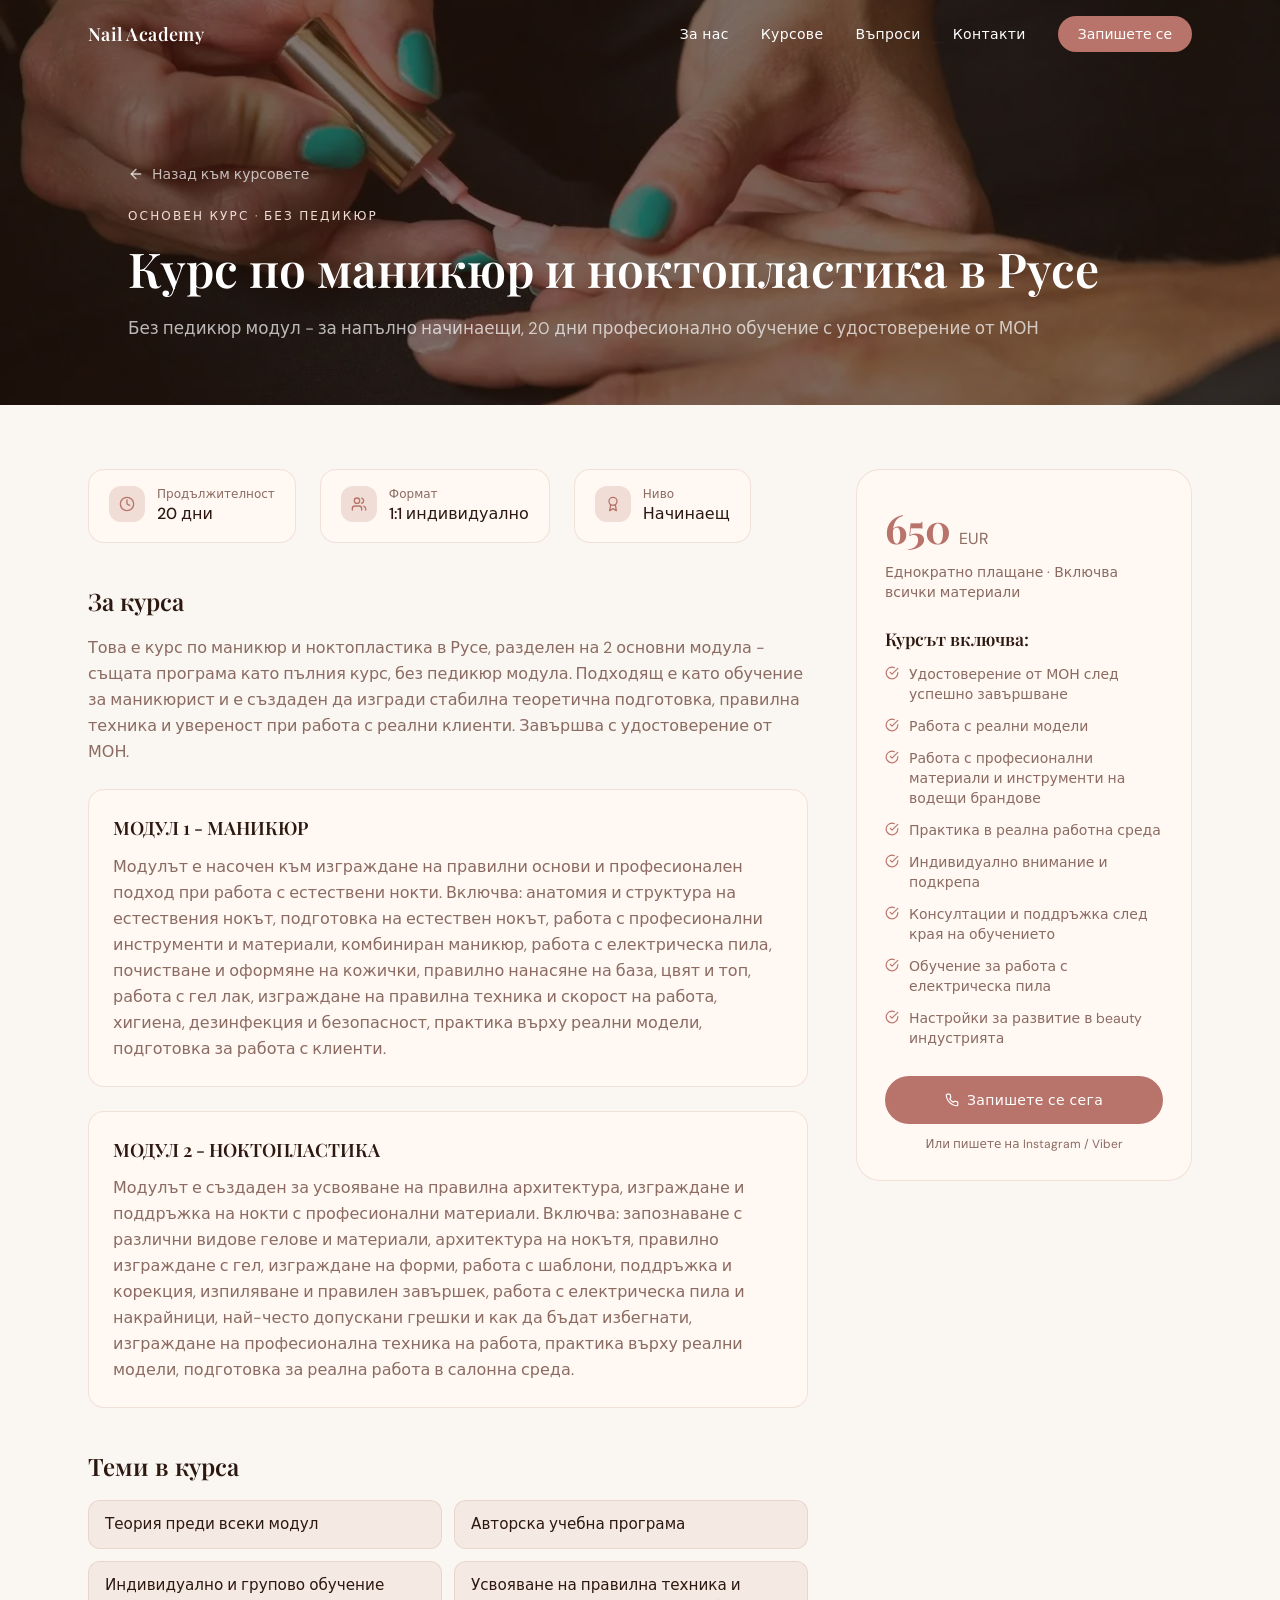
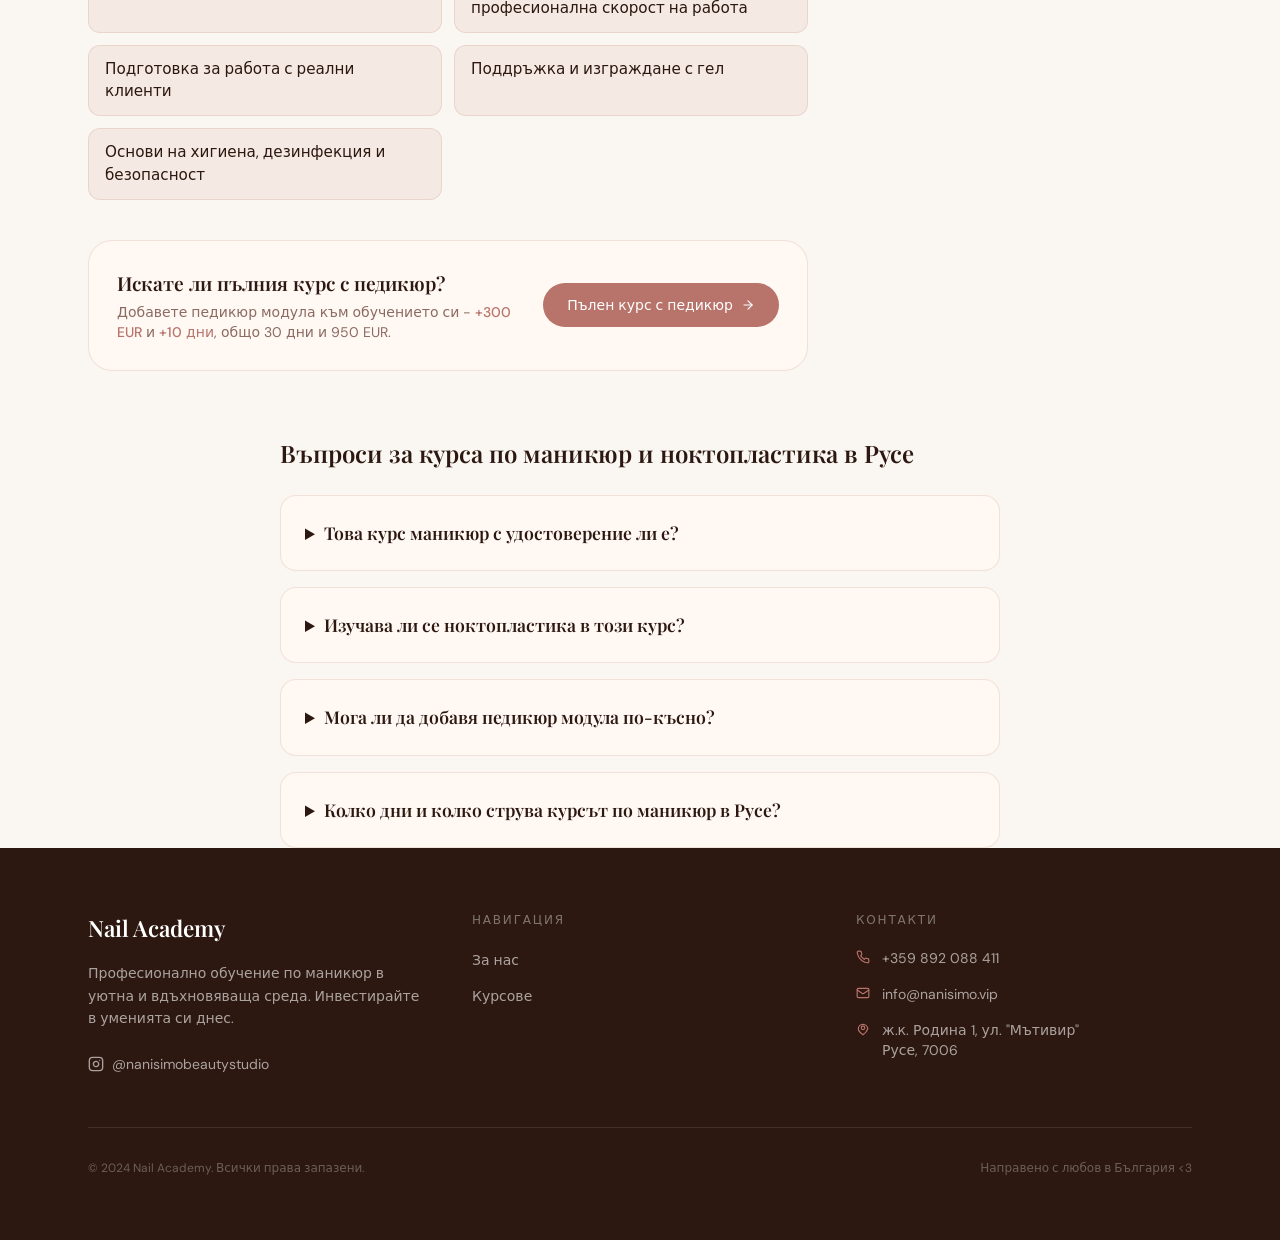
==== commit d6fa86fc: "Expand SEO keywords for local manikyur course searches" ====
--- a/course/basic-slim/index.html
+++ b/course/basic-slim/index.html
@@ -3,13 +3,87 @@
 <head>
   <meta charset="utf-8" />
   <meta name="viewport" content="width=device-width, initial-scale=1.0" />
-  <meta property="og:title" content="Базов курс без педикюр - Nanisimo Nail Academy 💅">
+  <meta property="og:title" content="Курс по маникюр и ноктопластика в Русе | Nanisimo Nail Academy 💅">
   <meta property="og:site_name" content="Nanisimo Nail Academy">
-  <meta property="og:description" content="Без педикюр модул - за напълно начинаещи, 20 дни професионално обучение">
+  <meta property="og:description" content="Курс по маникюр и ноктопластика в Русе (без педикюр) - 20 дни професионално обучение за начинаещи, с удостоверение от МОН.">
   <meta property="og:image" content="https://nanisimo.vip/assets/og-image.png">
   <meta property="og:url" content="https://nanisimo.vip/course/basic-slim/">
-  <title>Базов курс без педикюр - Nail Academy</title>
-  <meta name="description" content="Базов курс по маникюр и ноктопластика без педикюр модул. 20 дни професионално обучение за начинаещи, с удостоверение от МОН." />
+  <meta property="og:type" content="website">
+  <meta property="og:locale" content="bg_BG">
+  <title>Курс по маникюр и ноктопластика в Русе | Nanisimo Nail Academy</title>
+  <meta name="description" content="Курс по маникюр и ноктопластика в Русе без педикюр модул - 20 дни професионално обучение за начинаещи и обучение за маникюрист, с удостоверение от МОН." />
+  <meta name="robots" content="index, follow, max-image-preview:large, max-snippet:-1, max-video-preview:-1">
+  <link rel="canonical" href="https://nanisimo.vip/course/basic-slim/">
+  <meta name="twitter:card" content="summary_large_image">
+  <meta name="twitter:title" content="Курс по маникюр и ноктопластика в Русе | Nanisimo Nail Academy 💅">
+  <meta name="twitter:description" content="Курс по маникюр и ноктопластика в Русе (без педикюр) - 20 дни професионално обучение за начинаещи, с удостоверение от МОН.">
+  <meta name="twitter:image" content="https://nanisimo.vip/assets/og-image.png">
+  <script type="application/ld+json">
+  {
+    "@context": "https://schema.org",
+    "@type": "Course",
+    "name": "Базов курс - Маникюр • Ноктопластика",
+    "description": "Базов курс по маникюр и ноктопластика без педикюр модул. 20 дни професионално обучение за начинаещи, с удостоверение от МОН.",
+    "url": "https://nanisimo.vip/course/basic-slim/",
+    "inLanguage": "bg",
+    "provider": {
+      "@type": "Organization",
+      "name": "Nanisimo Nail Academy",
+      "url": "https://nanisimo.vip/"
+    },
+    "offers": {
+      "@type": "Offer",
+      "price": "650",
+      "priceCurrency": "EUR",
+      "availability": "https://schema.org/InStock",
+      "url": "https://nanisimo.vip/course/basic-slim/"
+    },
+    "hasCourseInstance": {
+      "@type": "CourseInstance",
+      "courseMode": "onsite",
+      "courseWorkload": "P20D",
+      "location": {
+        "@type": "Place",
+        "name": "Nanisimo Nail Academy",
+        "address": {
+          "@type": "PostalAddress",
+          "streetAddress": "ж.к. Родина 1, ул. Мътивир",
+          "addressLocality": "Русе",
+          "postalCode": "7006",
+          "addressCountry": "BG"
+        }
+      }
+    }
+  }
+  </script>
+  <script type="application/ld+json">
+  {
+    "@context": "https://schema.org",
+    "@type": "FAQPage",
+    "mainEntity": [
+      {
+        "@type": "Question",
+        "name": "Това курс маникюр с удостоверение ли е?",
+        "acceptedAnswer": { "@type": "Answer", "text": "Да. Това е курс маникюр с удостоверение МОН в Русе - след успешно завършване получавате удостоверение от МОН." }
+      },
+      {
+        "@type": "Question",
+        "name": "Изучава ли се ноктопластика в този курс?",
+        "acceptedAnswer": { "@type": "Answer", "text": "Да. Курс ноктопластика в Русе е вторият модул на обучението - изграждане и поддръжка на нокти с гел, архитектура и работа с електрическа пила." }
+      },
+      {
+        "@type": "Question",
+        "name": "Мога ли да добавя педикюр модула по-късно?",
+        "acceptedAnswer": { "@type": "Answer", "text": "Да. Педикюр модулът се добавя за +300 EUR и +10 дни, с което получавате пълния курс МПН в Русе - 30 дни и 950 EUR." }
+      },
+      {
+        "@type": "Question",
+        "name": "Колко дни и колко струва курсът по маникюр в Русе?",
+        "acceptedAnswer": { "@type": "Answer", "text": "Курсът по маникюр и ноктопластика е 20 дни и струва 650 EUR, включително всички материали." }
+      }
+    ]
+  }
+  </script>
   <link rel="apple-touch-icon" sizes="180x180" href="/assets/apple-touch-icon.png">
   <link rel="icon" type="image/png" sizes="32x32" href="/assets/favicon-32x32.png">
   <link rel="icon" type="image/png" sizes="16x16" href="/assets/favicon-16x16.png">
@@ -28,7 +102,7 @@
         <a href="/#location" class="nav-link nav-blend hover:opacity-70 transition-opacity text-sm tracking-wide">Контакти</a>
         <button type="button" onclick="openSignupModal()" class="bg-primary text-primary-foreground px-5 py-2 rounded-full text-sm hover:opacity-90 transition-opacity">Запишете се</button>
       </div>
-      <button id="menu-toggle" class="md:hidden nav-blend" onclick="toggleMobileMenu()">
+      <button id="menu-toggle" type="button" class="md:hidden nav-blend" aria-label="Меню" aria-controls="mobile-menu" aria-expanded="false" onclick="toggleMobileMenu()">
         <svg class="icon-burger" xmlns="http://www.w3.org/2000/svg" width="22" height="22" viewBox="0 0 24 24" fill="none" stroke="currentColor" stroke-width="2" stroke-linecap="round" stroke-linejoin="round"><line x1="4" x2="20" y1="12" y2="12"/><line x1="4" x2="20" y1="6" y2="6"/><line x1="4" x2="20" y1="18" y2="18"/></svg>
         <svg class="icon-close hidden" xmlns="http://www.w3.org/2000/svg" width="22" height="22" viewBox="0 0 24 24" fill="none" stroke="currentColor" stroke-width="2" stroke-linecap="round" stroke-linejoin="round"><path d="M18 6 6 18"/><path d="m6 6 12 12"/></svg>
       </button>
@@ -55,8 +129,8 @@
           Назад към курсовете
         </a>
         <span class="text-[#F0DDD6] text-xs tracking-[0.18em] uppercase mb-2 inline-block">Основен курс · Без педикюр</span>
-        <h1 class="text-white mb-3 font-serif text-[clamp(1.8rem,4vw,3rem)] font-semibold">Базов курс - Маникюр • Ноктопластика</h1>
-        <p class="text-white/70" style="font-size:1.05rem">Без педикюр модул - за напълно начинаещи, 20 дни професионално обучение</p>
+        <h1 class="text-white mb-3 font-serif text-[clamp(1.8rem,4vw,3rem)] font-semibold">Курс по маникюр и ноктопластика в Русе</h1>
+        <p class="text-white/70" style="font-size:1.05rem">Без педикюр модул - за напълно начинаещи, 20 дни професионално обучение с удостоверение от МОН</p>
       </div>
     </div>
     <div class="max-w-6xl mx-auto px-6 py-16 grid lg:grid-cols-3 gap-12">
@@ -83,7 +157,7 @@
         </div>
         <div>
           <h2 class="text-foreground mb-4 font-serif text-[1.5rem] font-semibold">За курса</h2>
-          <p class="text-muted-foreground leading-relaxed">Обучението е разделено на 2 основни модула - същата програма като пълния курс, без педикюр модула. Създадени са да изградят стабилна теоретична подготовка, правилна техника и увереност при работа с реални клиенти.</p>
+          <p class="text-muted-foreground leading-relaxed">Това е курс по маникюр и ноктопластика в Русе, разделен на 2 основни модула - същата програма като пълния курс, без педикюр модула. Подходящ е като обучение за маникюрист и е създаден да изгради стабилна теоретична подготовка, правилна техника и увереност при работа с реални клиенти. Завършва с удостоверение от МОН.</p>
           <div class="mt-6 space-y-6">
             <div class="bg-card border border-border rounded-2xl p-6">
               <h3 class="text-foreground font-serif text-[1.15rem] font-semibold mb-3">МОДУЛ 1 - МАНИКЮР</h3>
@@ -113,7 +187,7 @@
               <h3 class="font-serif text-[1.2rem] font-semibold text-foreground mb-1">Искате ли пълния курс с педикюр?</h3>
               <p class="text-muted-foreground text-sm">Добавете педикюр модула към обучението си - <span class="text-primary font-medium">+300 EUR</span> и <span class="text-primary font-medium">+10 дни</span>, общо 30 дни и 950 EUR.</p>
             </div>
-            <a href="/course/basics" class="inline-flex items-center gap-2 bg-primary text-white px-6 py-3 rounded-full text-sm hover:opacity-90 transition-opacity shrink-0 justify-center">
+            <a href="/course/basics/" class="inline-flex items-center gap-2 bg-primary text-white px-6 py-3 rounded-full text-sm hover:opacity-90 transition-opacity shrink-0 justify-center">
               Пълен курс с педикюр
               <svg xmlns="http://www.w3.org/2000/svg" width="14" height="14" viewBox="0 0 24 24" fill="none" stroke="currentColor" stroke-width="2" stroke-linecap="round" stroke-linejoin="round"><path d="M5 12h14"/><path d="m12 5 7 7-7 7"/></svg>
             </a>
@@ -168,6 +242,27 @@
           </button>
           <p class="text-muted-foreground text-xs text-center mt-3">Или пишете на Instagram / Viber</p>
         </div>
+      </div>
+    </div>
+    <div class="max-w-3xl mx-auto px-6 pb-16">
+      <h2 class="text-foreground mb-6 font-serif text-[1.5rem] font-semibold">Въпроси за курса по маникюр и ноктопластика в Русе</h2>
+      <div class="space-y-4">
+        <details class="bg-card border border-border rounded-2xl p-6">
+          <summary class="font-serif text-[1.1rem] font-semibold text-foreground cursor-pointer">Това курс маникюр с удостоверение ли е?</summary>
+          <p class="text-muted-foreground text-sm leading-relaxed mt-4">Да. Това е курс маникюр с удостоверение МОН в Русе - след успешно завършване получавате удостоверение от МОН.</p>
+        </details>
+        <details class="bg-card border border-border rounded-2xl p-6">
+          <summary class="font-serif text-[1.1rem] font-semibold text-foreground cursor-pointer">Изучава ли се ноктопластика в този курс?</summary>
+          <p class="text-muted-foreground text-sm leading-relaxed mt-4">Да. Курс ноктопластика в Русе е вторият модул на обучението - изграждане и поддръжка на нокти с гел, архитектура и работа с електрическа пила.</p>
+        </details>
+        <details class="bg-card border border-border rounded-2xl p-6">
+          <summary class="font-serif text-[1.1rem] font-semibold text-foreground cursor-pointer">Мога ли да добавя педикюр модула по-късно?</summary>
+          <p class="text-muted-foreground text-sm leading-relaxed mt-4">Да. Педикюр модулът се добавя за +300 EUR и +10 дни, с което получавате пълния курс МПН в Русе - 30 дни и 950 EUR.</p>
+        </details>
+        <details class="bg-card border border-border rounded-2xl p-6">
+          <summary class="font-serif text-[1.1rem] font-semibold text-foreground cursor-pointer">Колко дни и колко струва курсът по маникюр в Русе?</summary>
+          <p class="text-muted-foreground text-sm leading-relaxed mt-4">Курсът по маникюр и ноктопластика е 20 дни и струва 650 EUR, включително всички материали.</p>
+        </details>
       </div>
     </div>
   </main>
@@ -292,6 +387,7 @@
       menu.classList.toggle('hidden');
       btn.querySelector('.icon-burger').classList.toggle('hidden');
       btn.querySelector('.icon-close').classList.toggle('hidden');
+      btn.setAttribute('aria-expanded', String(mobileMenuOpen));
       setNavState();
     }
     const signupModal = document.getElementById('signup-modal');
